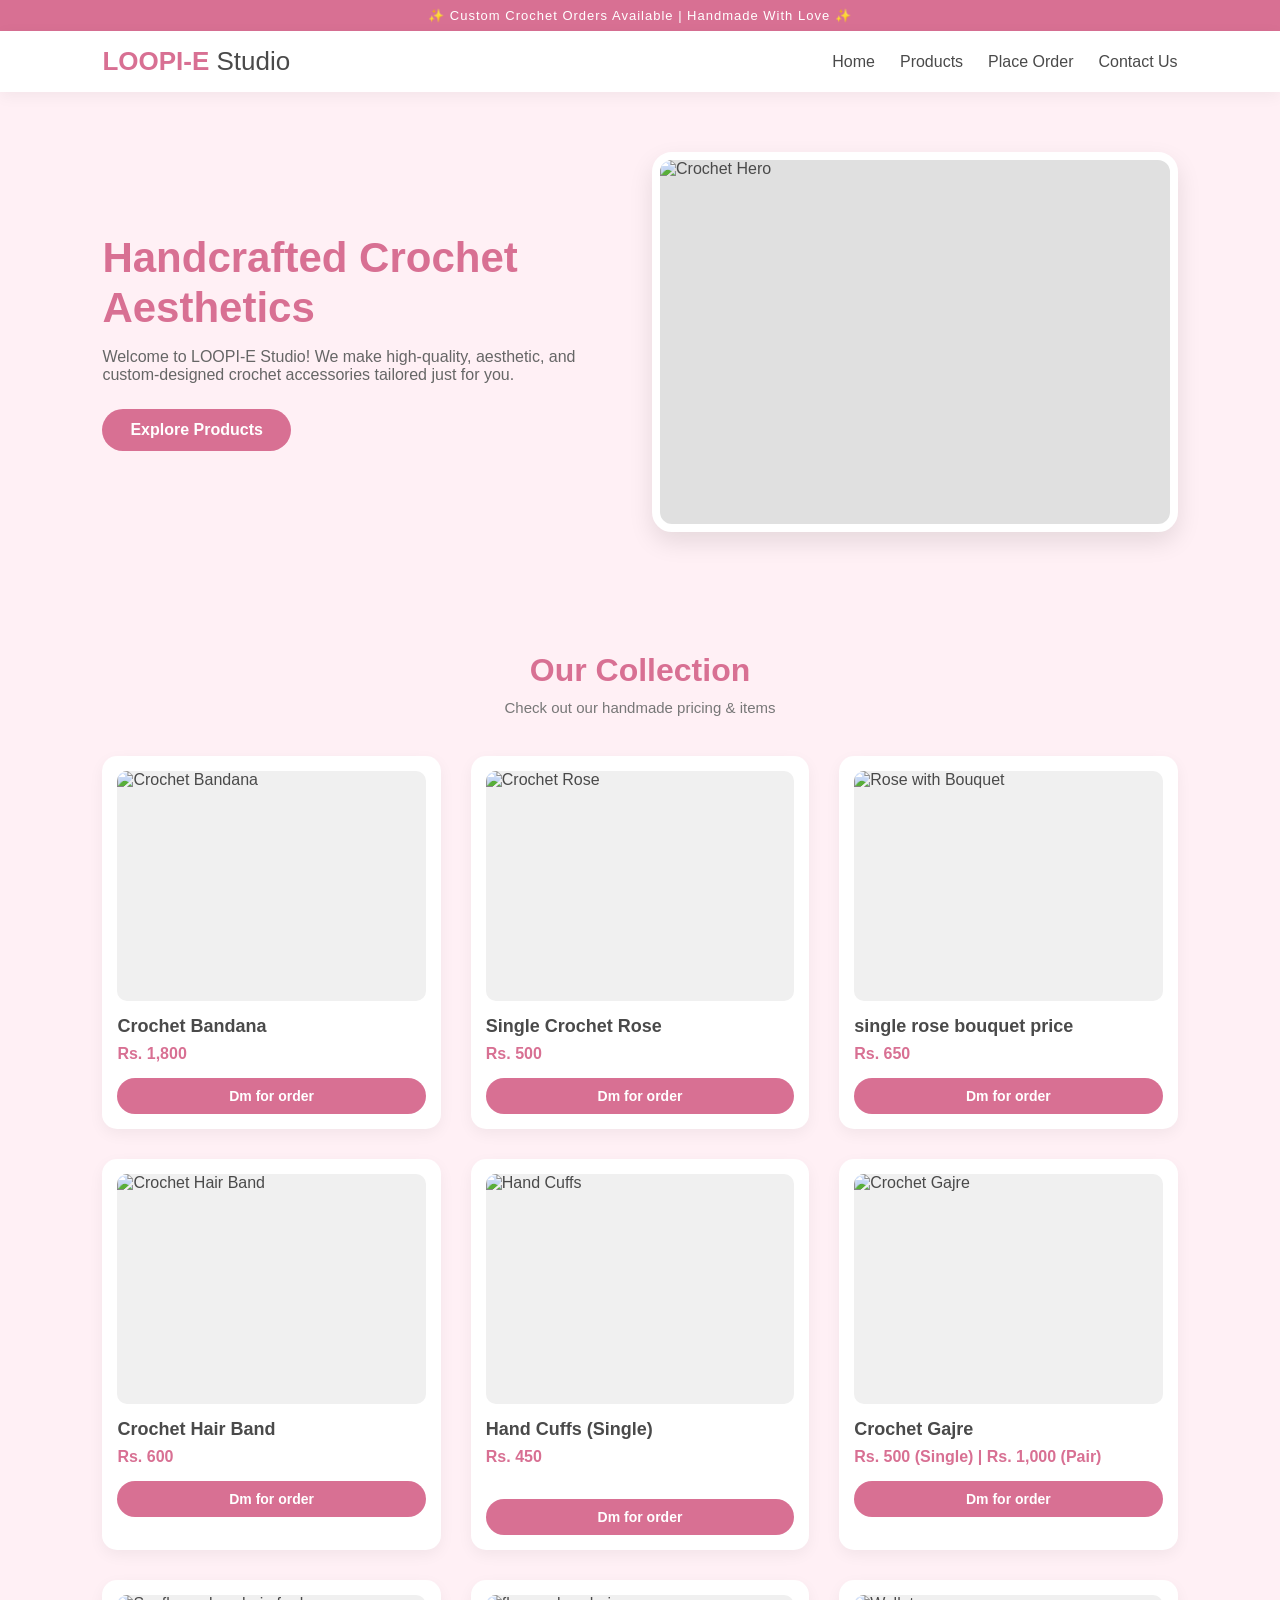
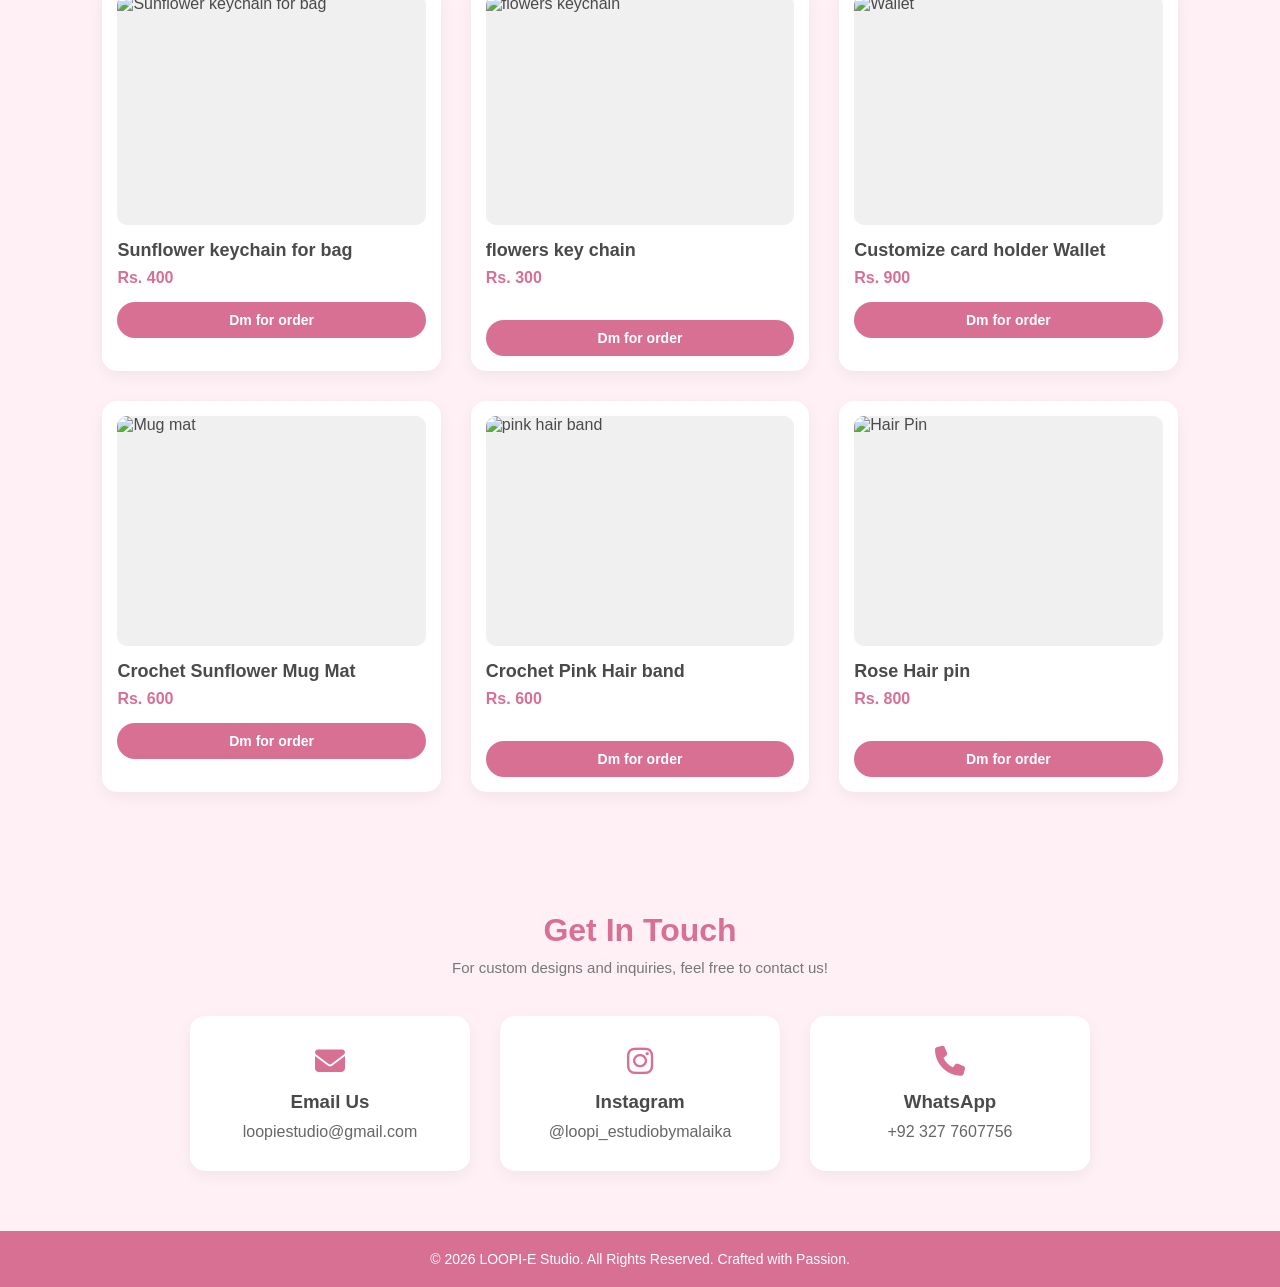
==== index.html @ 036954c8 "Rename Loopiestudio by malaika.html to index.html" ====
<!DOCTYPE html>
<html lang="en">
<head>
    <meta charset="UTF-8">
    <meta name="viewport" content="width=device-width, initial-scale=1.0">
    <title>LOOPI-E Studio | Handcrafted Crochet Magic</title>
    <link rel="stylesheet" href="https://cdnjs.cloudflare.com/ajax/libs/font-awesome/6.4.0/css/all.min.css">
    <link rel="stylesheet" href="loopie studi css.css">
</head>
<body>

    <!-- TOP BAR -->
    <div class="top-bar">
        ✨ Custom Crochet Orders Available | Handmade With Love ✨
    </div>

    <!-- NAVBAR -->
    <header>
        <div class="logo">
            <h2>LOOPI-E <span>Studio</span></h2>
        </div>
        <ul class="nav-links">
            <li><a href="#home">Home</a></li>
            <li><a href="#products">Products</a></li>
            <li><a href="#order">Place Order</a></li>
            <li><a href="#contact">Contact Us</a></li>
        </ul>
    </header>

    <!-- HERO SECTION -->
    <section class="hero" id="home">
        <div class="hero-text">
            <h1>Handcrafted Crochet Aesthetics</h1>
            <p>Welcome to LOOPI-E Studio! We make high-quality, aesthetic, and custom-designed crochet accessories tailored just for you.</p>
            <a href="#products" class="btn">Explore Products</a>
        </div>
        
        <!-- HERO IMAGE FRAME -->
        <div class="hero-image-frame">
            <!-- Jab picture lagani ho, neechay wala placeholder div hata kar image tag lagayein: -->
            <img src="c:\Users\win\Downloads\loope.jpeg" alt="Crochet Hero">
            </div>
        </div>
    </section>

    <!-- PRODUCTS SECTION -->
    <section class="products-section" id="products">
        <h2 class="section-title">Our Collection</h2>
        <p class="section-subtitle">Check out our handmade pricing & items</p>

        <div class="product-grid">

            <!-- Product 1: Bandana -->
            <div class="product-card">
                <div class="product-frame">
                    <img src="c:\Users\win\Downloads\bndana .jpeg" alt="Crochet Bandana">
                    <div class="img-placeholder">
                        
                       
                    </div>
                </div>
                <div class="product-title">Crochet Bandana</div>
                <div class="product-price">Rs. 1,800</div>
                <a href="#order" class="btn order-btn">Dm for order</a>
            </div>

            <!-- Product 2: Single Rose -->
            <div class="product-card">
                <div class="product-frame">
                    <img src="c:\Users\win\Downloads\,,,.jpeg" alt="Crochet Rose">
                    <div class="img-placeholder">
                    </div>
                </div>
                <div class="product-title">Single Crochet Rose</div>
                <div class="product-price">Rs. 500</div>
                <a href="#order" class="btn order-btn">Dm for order</a>
            </div>

            <!-- Product 3: Rose with Bouquet -->
            <div class="product-card">
                <div class="product-frame">
                    <img src="c:\Users\win\Downloads\beoquet.jpeg" alt="Rose with Bouquet">
                    <div class="img-placeholder">
                    </div>
                </div>
                <div class="product-title"> single rose bouquet price </div>
                <div class="product-price">Rs. 650</div>
                <a href="#order" class="btn order-btn">Dm for order</a>
            </div>

            <!-- Product 4: Hair Band -->
            <div class="product-card">
                <div class="product-frame">
                    <img src="c:\Users\win\Downloads\hair bnd.jpeg" alt="Crochet Hair Band">
                    <div class="img-placeholder">
                    </div>
                </div>
                <div class="product-title">Crochet Hair Band</div>
                <div class="product-price">Rs. 600</div>
                <a href="#order" class="btn order-btn">Dm for order</a>
            </div>

            <!-- Product 5: Hand Cuffs -->
            <div class="product-card">
                <div class="product-frame">
                    <img src="c:\Users\win\Downloads\pppppp.jpeg" alt="Hand Cuffs">
                    <div class="img-placeholder">
                    </div>
                </div>
                <div class="product-title">Hand Cuffs (Single)</div>
                <div class="product-price">Rs. 450</div><br>
                <a href="#order" class="btn order-btn">Dm for order</a>
            </div>

            <!-- Product 6: Gajre -->
            <div class="product-card">
                <div class="product-frame">
                    <img src="c:\Users\win\Downloads\gjre.jpeg" alt="Crochet Gajre">
                    <div class="img-placeholder">
                    </div>
                </div>
                <div class="product-title">Crochet Gajre</div>
                <div class="product-price">Rs. 500 (Single) | Rs. 1,000 (Pair)</div>
                <a href="#order" class="btn order-btn">Dm for order</a>
            </div>
        <!-- product 7 sun flower -->
            <div class="product-card">
                <div class="product-frame">
                    <img src="c:\Users\win\Downloads\sun flower.jpeg" alt="Sunflower keychain for bag">
                    <div class="img-placeholder">
                    </div>
                </div>
                <div class="product-title">Sunflower keychain for bag</div>
                <div class="product-price">Rs. 400</div>
                <a href="#order" class="btn order-btn">Dm for order</a>
            </div>

            <!-- product 8 key chain-->
            <div class="product-card">
                <div class="product-frame">
                    <img src="c:\Users\win\Downloads\key chain.jpeg" alt="flowers keychain">
                    <div class="img-placeholder">
                    </div>
                </div>
                <div class="product-title">flowers key chain</div>
                <div class="product-price">Rs. 300</div><br>
                <a href="#order" class="btn order-btn">Dm for order</a>
            </div>
          
            <!-- product 9 wallet -->
            <div class="product-card">
                <div class="product-frame">
                    <img src="c:\Users\win\Downloads\wallet.jpeg" alt="Wallet">
                    <div class="img-placeholder">
                    </div>
                </div>
                <div class="product-title">Customize card holder Wallet</div>
                <div class="product-price">Rs. 900</div>
                <a href="#order" class="btn order-btn">Dm for order</a>
            </div>
<!-- product 10 -->
            <div class="product-card">
                <div class="product-frame">
                    <img src="c:\Users\win\Downloads\sun flowr.jpeg" alt="Mug mat">
                    <div class="img-placeholder">
                    </div>
                </div>
                <div class="product-title">Crochet Sunflower Mug Mat</div>
                <div class="product-price">Rs. 600</div>
                <a href="#order" class="btn order-btn">Dm for order</a>
            </div>
<!-- product 11 -->
                <div class="product-card">
                <div class="product-frame">
                    <img src="c:\Users\win\Downloads\crochet pink hair band.jpeg" alt="pink hair band">
                    <div class="img-placeholder">
                    </div>
                </div>
                <div class="product-title">Crochet Pink Hair band</div>
                <div class="product-price">Rs. 600</div><br>
                <a href="#order" class="btn order-btn">Dm for order</a>
            </div>

             <div class="product-card">
                <div class="product-frame">
                    <img src="c:\Users\win\Downloads\hair pink .jpeg" alt="Hair Pin">
                    <div class="img-placeholder">
                    </div>
                </div>
                <div class="product-title">Rose Hair pin</div>
                <div class="product-price">Rs. 800</div><br>
                <a href="#order" class="btn order-btn">Dm for order</a>
            </div>

           



        </div>
    </section>


    <!-- CONTACT SECTION -->
    <section class="contact-section" id="contact">
        <h2 class="section-title">Get In Touch</h2>
        <p class="section-subtitle">For custom designs and inquiries, feel free to contact us!</p>

        <div class="contact-cards">
            <div class="contact-card">
                <i class="fa-solid fa-envelope"></i>
                <h3>Email Us</h3>
                <p>loopiestudio@gmail.com</p>
            </div>
            <div class="contact-card">
                <i class="fa-brands fa-instagram"></i>
                <h3>Instagram</h3>
                <p>@loopi_estudiobymalaika</p>
            </div>
            <div class="contact-card">
                <i class="fa-solid fa-phone"></i>
                <h3>WhatsApp</h3>
                <p>+92 327 7607756</p>
            </div>
        </div>
    </section>

    <!-- FOOTER -->
    <footer>
        <p>&copy; 2026 LOOPI-E Studio. All Rights Reserved. Crafted with Passion.</p>
    </footer>

</body>
</html>
---- loopie studi css.css ----
/* ==========================================
   LOOPI-E STUDIO MAIN STYLESHEET
   ========================================== */

* {
    margin: 0;
    padding: 0;
    box-sizing: border-box;
    font-family: 'Poppins', sans-serif;
    text-decoration: none;
}

:root {
    --pink-main: #f8c8dc;
    --pink-soft: #fff0f5;
    --pink-dark: #d87093;
    --text-color: #4a4a4a;
    --white: #ffffff;
}

body {
    background-color: var(--pink-soft);
    color: var(--text-color);
}

/* Top Bar & Navbar */
.top-bar {
    background: var(--pink-dark);
    color: white;
    text-align: center;
    padding: 8px;
    font-size: 13px;
    letter-spacing: 1px;
}

header {
    background: var(--white);
    padding: 15px 8%;
    display: flex;
    justify-content: space-between;
    align-items: center;
    box-shadow: 0 4px 15px rgba(0, 0, 0, 0.05);
    position: sticky;
    top: 0;
    z-index: 1000;
}

.logo h2 {
    color: var(--pink-dark);
    font-size: 26px;
    font-weight: 700;
}

.logo span {
    color: var(--text-color);
    font-weight: 300;
}

.nav-links {
    display: flex;
    gap: 25px;
    list-style: none;
}

.nav-links a {
    color: var(--text-color);
    font-weight: 500;
    transition: 0.3s;
}

.nav-links a:hover {
    color: var(--pink-dark);
}

/* Hero Section */
.hero {
    display: flex;
    align-items: center;
    justify-content: space-between;
    padding: 60px 8%;
    gap: 40px;
}

.hero-text {
    flex: 1;
}

.hero-text h1 {
    font-size: 42px;
    color: var(--pink-dark);
    margin-bottom: 15px;
    line-height: 1.2;
}

.hero-text p {
    font-size: 16px;
    margin-bottom: 25px;
    color: #666;
}

.btn {
    background: var(--pink-dark);
    color: white;
    padding: 12px 28px;
    border-radius: 25px;
    font-weight: 600;
    display: inline-block;
    transition: 0.3s;
    border: none;
    cursor: pointer;
}

.btn:hover {
    background: #b55273;
    transform: translateY(-2px);
}

.hero-image-frame {
    flex: 1;
    height: 380px;
    background: #e0e0e0;
    border: 8px solid var(--white);
    border-radius: 20px;
    box-shadow: 0 10px 25px rgba(0, 0, 0, 0.1);
    display: flex;
    align-items: center;
    justify-content: center;
    overflow: hidden;
    position: relative;
}

.hero-image-frame img {
    width: 100%;
    height: 100%;
    object-fit: cover;
}

/* Placeholder Labels */
.img-placeholder {
    text-align: center;
    color: #888;
    font-size: 14px;
}

.img-placeholder i {
    font-size: 40px;
    margin-bottom: 10px;
    display: block;
    color: var(--pink-dark);
}

/* Products Section */
.products-section {
    padding: 60px 8%;
    text-align: center;
}

.section-title {
    font-size: 32px;
    color: var(--pink-dark);
    margin-bottom: 10px;
}

.section-subtitle {
    font-size: 15px;
    color: #777;
    margin-bottom: 40px;
}

.product-grid {
    display: grid;
    grid-template-columns: repeat(auto-fit, minmax(250px, 1fr));
    gap: 30px;
}

.product-card {
    background: var(--white);
    border-radius: 15px;
    padding: 15px;
    box-shadow: 0 5px 15px rgba(0, 0, 0, 0.05);
    transition: 0.3s;
    text-align: left;
}

.product-card:hover {
    transform: translateY(-5px);
    box-shadow: 0 8px 20px rgba(0, 0, 0, 0.1);
}

.product-frame {
    width: 100%;
    height: 230px;
    background: #f0f0f0;
    border-radius: 10px;
    display: flex;
    align-items: center;
    justify-content: center;
    overflow: hidden;
    margin-bottom: 15px;
}

.product-frame img {
    width: 100%;
    height: 100%;
    object-fit: cover;
}

.product-title {
    font-size: 18px;
    color: var(--text-color);
    margin-bottom: 8px;
    font-weight: 600;
}

.product-price {
    font-size: 16px;
    color: var(--pink-dark);
    font-weight: 700;
    margin-bottom: 15px;
}

.order-btn {
    width: 100%;
    text-align: center;
    padding: 10px;
    font-size: 14px;
}

/* Order Form Section */
.order-section {
    background: var(--white);
    padding: 60px 8%;
    margin: 40px 0;
}

.text-center {
    text-align: center;
}

.form-container {
    max-width: 600px;
    margin: 0 auto;
    background: var(--pink-soft);
    padding: 30px;
    border-radius: 15px;
    box-shadow: 0 5px 15px rgba(0, 0, 0, 0.05);
}

.form-group {
    margin-bottom: 20px;
}

.form-group label {
    display: block;
    margin-bottom: 8px;
    font-weight: 500;
}

.form-group input, 
.form-group select, 
.form-group textarea {
    width: 100%;
    padding: 12px;
    border: 1px solid #ccc;
    border-radius: 8px;
    outline: none;
    font-size: 14px;
}

.full-width {
    width: 100%;
}

/* Contact Section */
.contact-section {
    padding: 60px 8%;
    text-align: center;
}

.contact-cards {
    display: flex;
    justify-content: center;
    gap: 30px;
    flex-wrap: wrap;
    margin-top: 30px;
}

.contact-card {
    background: var(--white);
    padding: 30px;
    border-radius: 15px;
    width: 280px;
    box-shadow: 0 5px 15px rgba(0, 0, 0, 0.05);
}

.contact-card i {
    font-size: 30px;
    color: var(--pink-dark);
    margin-bottom: 15px;
}

.contact-card p {
    margin-top: 10px;
    color: #666;
}

/* Footer */
footer {
    background: var(--pink-dark);
    color: white;
    text-align: center;
    padding: 20px;
    font-size: 14px;
}

/* Mobile & Tablet Responsiveness */
@media (max-width: 768px) {
    .hero {
        flex-direction: column;
        text-align: center;
    }

    .hero-image-frame {
        width: 100%;
        height: 280px;
    }

    .nav-links {
        display: none;
    }

    .product-grid {
        grid-template-columns: repeat(auto-fit, minmax(200px, 1fr));
    }
}
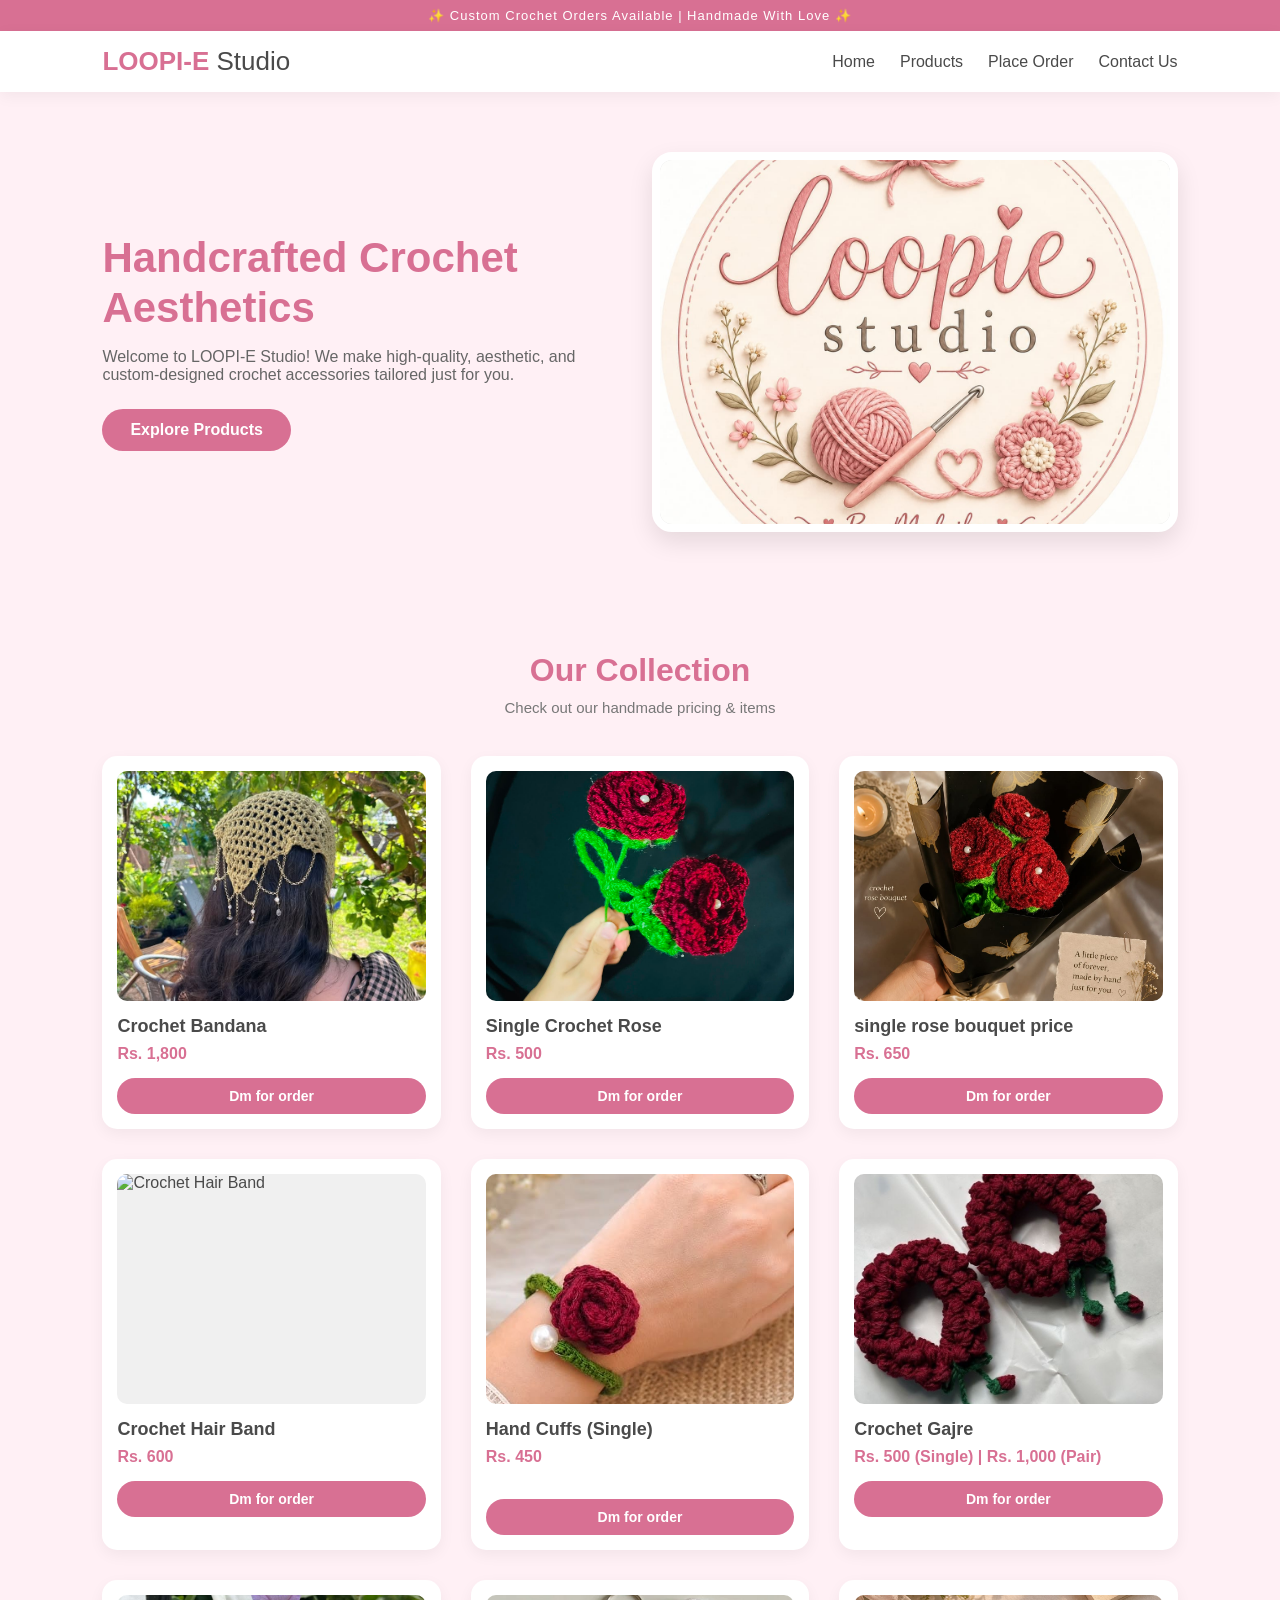
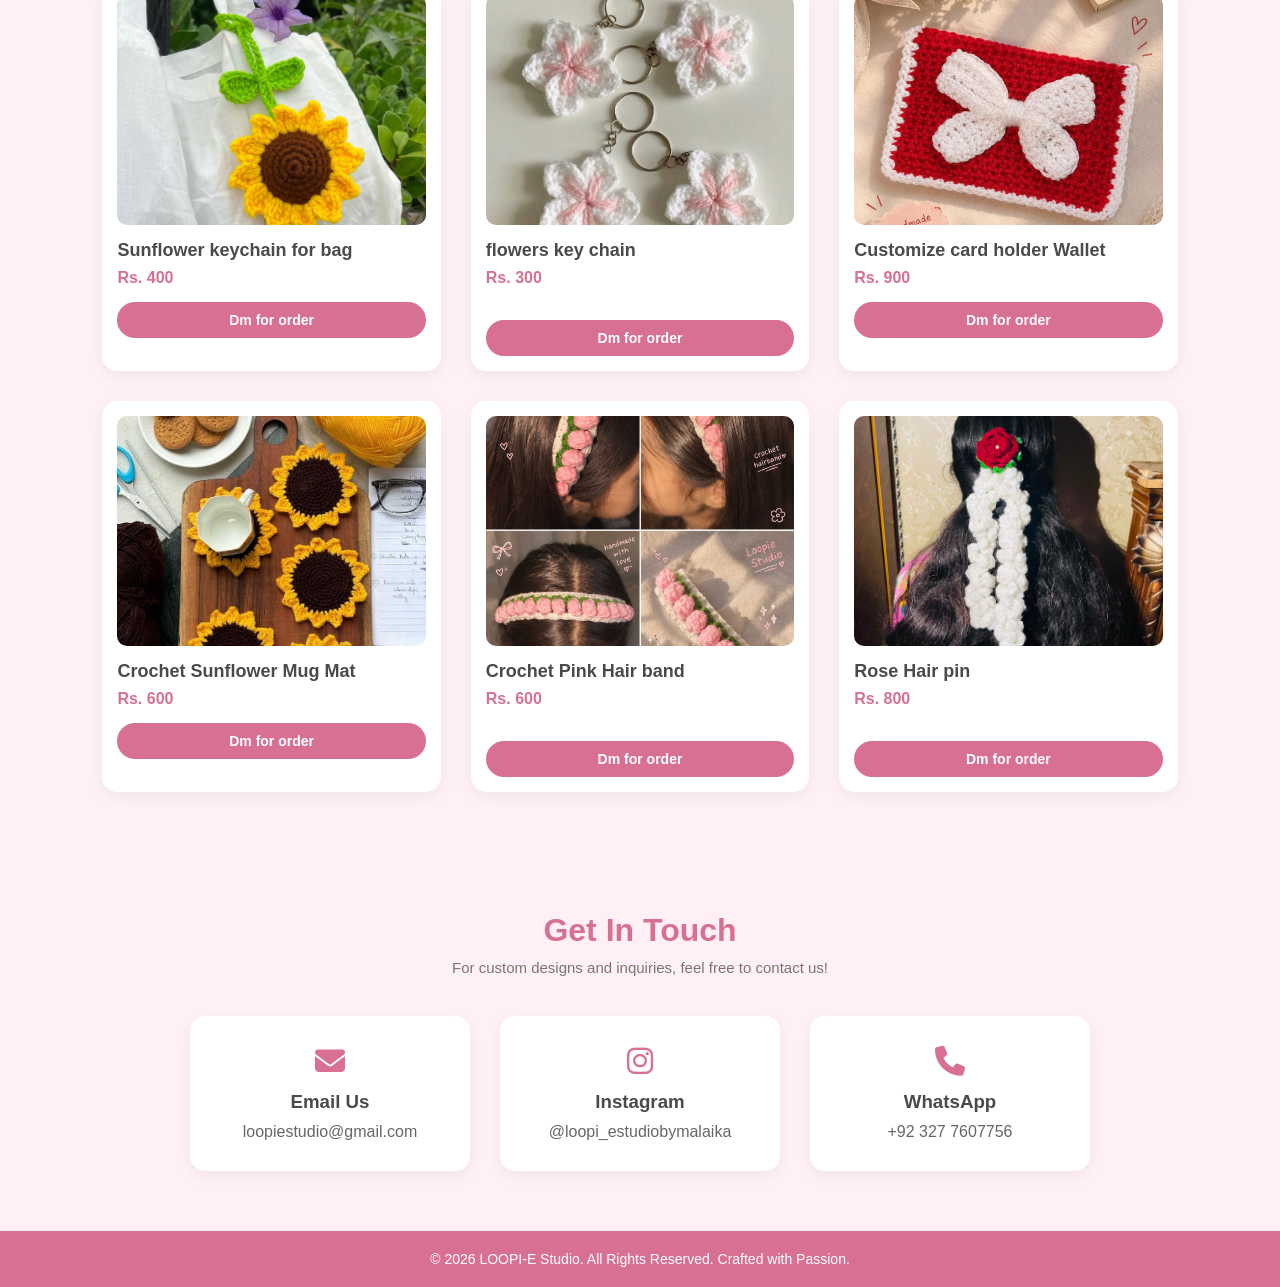
==== commit 9a904f2e: "Fix image source for Single Crochet Rose" ====
--- a/index.html
+++ b/index.html
@@ -38,7 +38,7 @@
         <!-- HERO IMAGE FRAME -->
         <div class="hero-image-frame">
             <!-- Jab picture lagani ho, neechay wala placeholder div hata kar image tag lagayein: -->
-            <img src="c:\Users\win\Downloads\loope.jpeg" alt="Crochet Hero">
+            <img src="loope.jpeg" alt="Crochet Hero">
             </div>
         </div>
     </section>
@@ -53,7 +53,7 @@
             <!-- Product 1: Bandana -->
             <div class="product-card">
                 <div class="product-frame">
-                    <img src="c:\Users\win\Downloads\bndana .jpeg" alt="Crochet Bandana">
+                    <img src="bndana .jpeg" alt="Crochet Bandana">
                     <div class="img-placeholder">
                         
                        
@@ -67,7 +67,7 @@
             <!-- Product 2: Single Rose -->
             <div class="product-card">
                 <div class="product-frame">
-                    <img src="c:\Users\win\Downloads\,,,.jpeg" alt="Crochet Rose">
+                    <img src="rose.jpeg" alt="Crochet Rose">
                     <div class="img-placeholder">
                     </div>
                 </div>
@@ -79,7 +79,7 @@
             <!-- Product 3: Rose with Bouquet -->
             <div class="product-card">
                 <div class="product-frame">
-                    <img src="c:\Users\win\Downloads\beoquet.jpeg" alt="Rose with Bouquet">
+                    <img src="beoquet.jpeg" alt="Rose with Bouquet">
                     <div class="img-placeholder">
                     </div>
                 </div>
@@ -91,7 +91,7 @@
             <!-- Product 4: Hair Band -->
             <div class="product-card">
                 <div class="product-frame">
-                    <img src="c:\Users\win\Downloads\hair bnd.jpeg" alt="Crochet Hair Band">
+                    <img src="hair bnd.jpeg" alt="Crochet Hair Band">
                     <div class="img-placeholder">
                     </div>
                 </div>
@@ -103,7 +103,7 @@
             <!-- Product 5: Hand Cuffs -->
             <div class="product-card">
                 <div class="product-frame">
-                    <img src="c:\Users\win\Downloads\pppppp.jpeg" alt="Hand Cuffs">
+                    <img src="p.jpeg" alt="Hand Cuffs">
                     <div class="img-placeholder">
                     </div>
                 </div>
@@ -115,7 +115,7 @@
             <!-- Product 6: Gajre -->
             <div class="product-card">
                 <div class="product-frame">
-                    <img src="c:\Users\win\Downloads\gjre.jpeg" alt="Crochet Gajre">
+                    <img src="gjre.jpeg" alt="Crochet Gajre">
                     <div class="img-placeholder">
                     </div>
                 </div>
@@ -126,7 +126,7 @@
         <!-- product 7 sun flower -->
             <div class="product-card">
                 <div class="product-frame">
-                    <img src="c:\Users\win\Downloads\sun flower.jpeg" alt="Sunflower keychain for bag">
+                    <img src="sun flower.jpeg" alt="Sunflower keychain for bag">
                     <div class="img-placeholder">
                     </div>
                 </div>
@@ -138,7 +138,7 @@
             <!-- product 8 key chain-->
             <div class="product-card">
                 <div class="product-frame">
-                    <img src="c:\Users\win\Downloads\key chain.jpeg" alt="flowers keychain">
+                    <img src="key chain.jpeg" alt="flowers keychain">
                     <div class="img-placeholder">
                     </div>
                 </div>
@@ -150,7 +150,7 @@
             <!-- product 9 wallet -->
             <div class="product-card">
                 <div class="product-frame">
-                    <img src="c:\Users\win\Downloads\wallet.jpeg" alt="Wallet">
+                    <img src="wallet.jpeg" alt="Wallet">
                     <div class="img-placeholder">
                     </div>
                 </div>
@@ -161,7 +161,7 @@
 <!-- product 10 -->
             <div class="product-card">
                 <div class="product-frame">
-                    <img src="c:\Users\win\Downloads\sun flowr.jpeg" alt="Mug mat">
+                    <img src="sun flowr.jpeg" alt="Mug mat">
                     <div class="img-placeholder">
                     </div>
                 </div>
@@ -172,7 +172,7 @@
 <!-- product 11 -->
                 <div class="product-card">
                 <div class="product-frame">
-                    <img src="c:\Users\win\Downloads\crochet pink hair band.jpeg" alt="pink hair band">
+                    <img src="crochet pink hair band.jpeg" alt="pink hair band">
                     <div class="img-placeholder">
                     </div>
                 </div>
@@ -183,7 +183,7 @@
 
              <div class="product-card">
                 <div class="product-frame">
-                    <img src="c:\Users\win\Downloads\hair pink .jpeg" alt="Hair Pin">
+                    <img src="hair pink .jpeg" alt="Hair Pin">
                     <div class="img-placeholder">
                     </div>
                 </div>
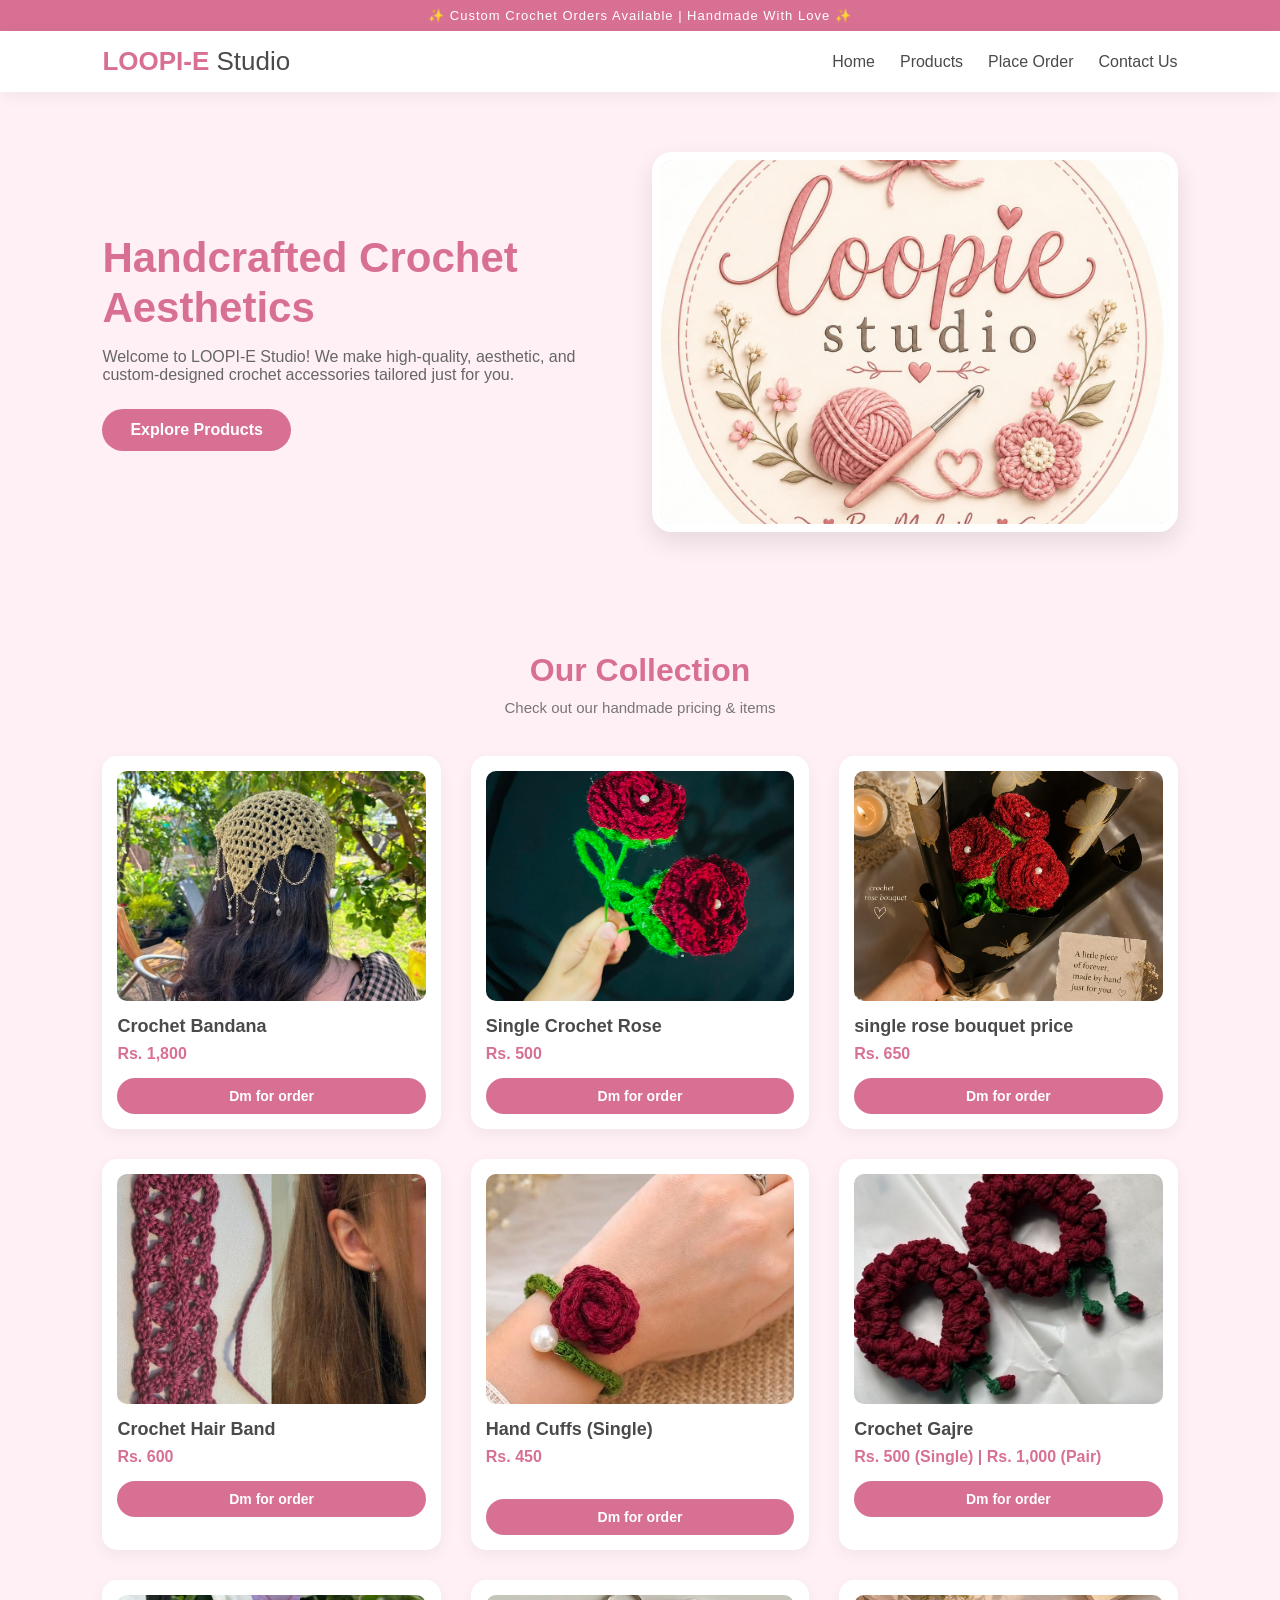
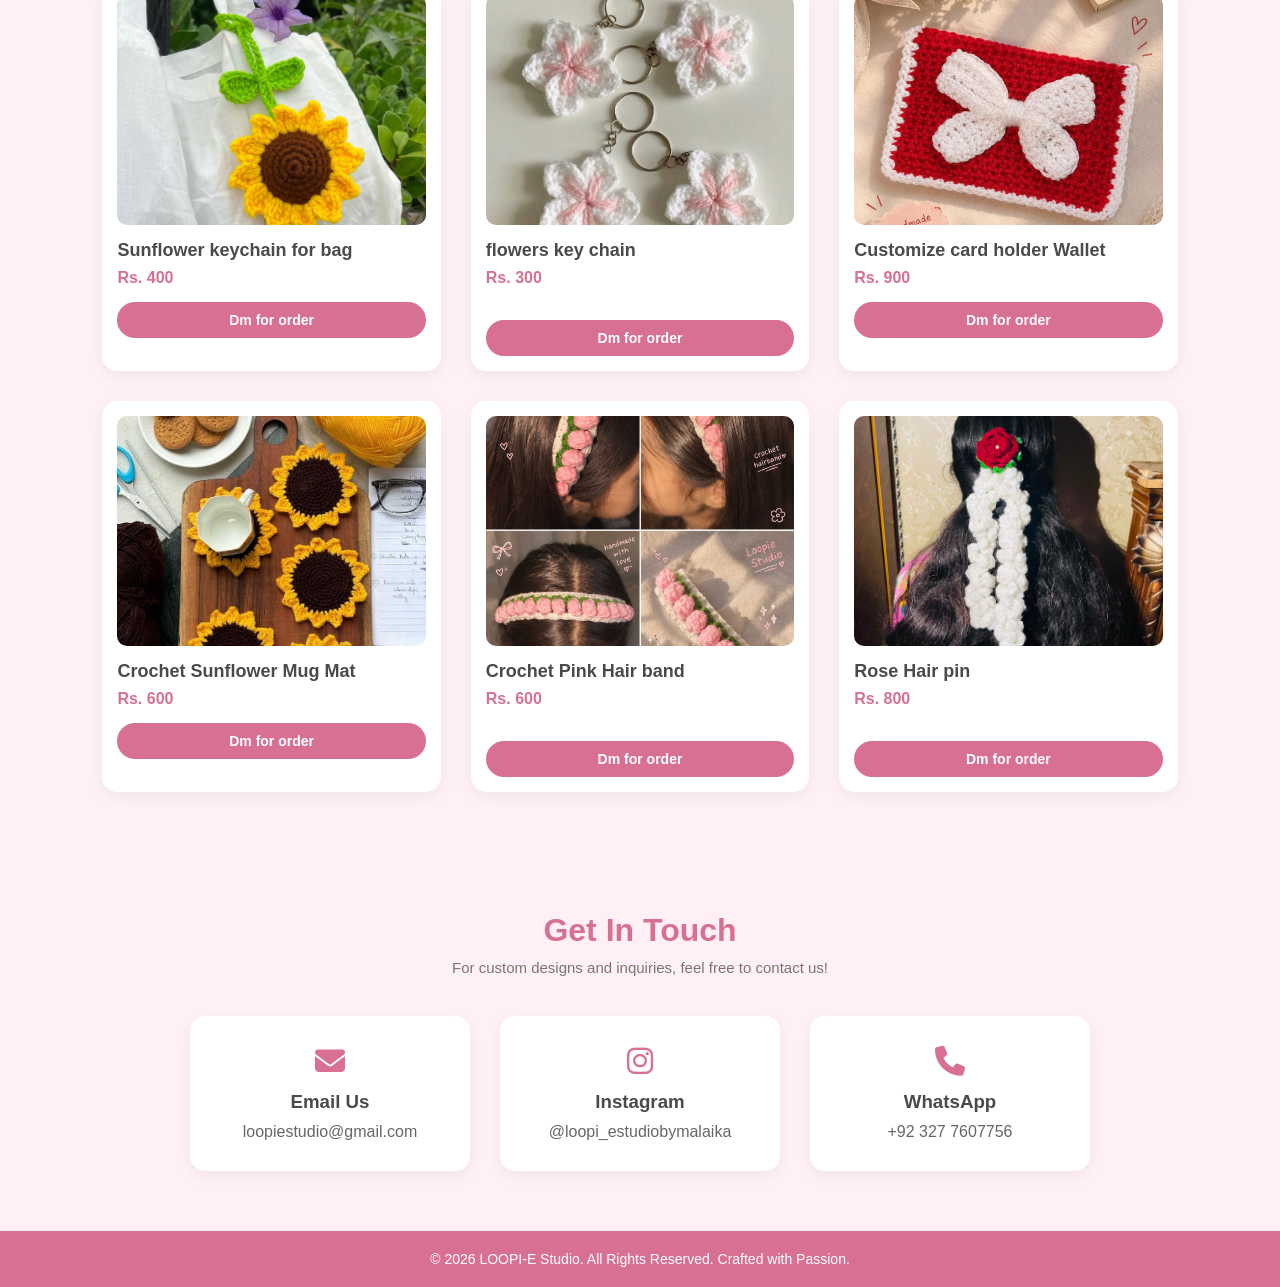
==== commit 009c0e40: "Fix image source for Hair Band product" ====
--- a/index.html
+++ b/index.html
@@ -91,7 +91,7 @@
             <!-- Product 4: Hair Band -->
             <div class="product-card">
                 <div class="product-frame">
-                    <img src="hair bnd.jpeg" alt="Crochet Hair Band">
+                    <img src="hairrband.jpeg" alt="Crochet Hair Band">
                     <div class="img-placeholder">
                     </div>
                 </div>
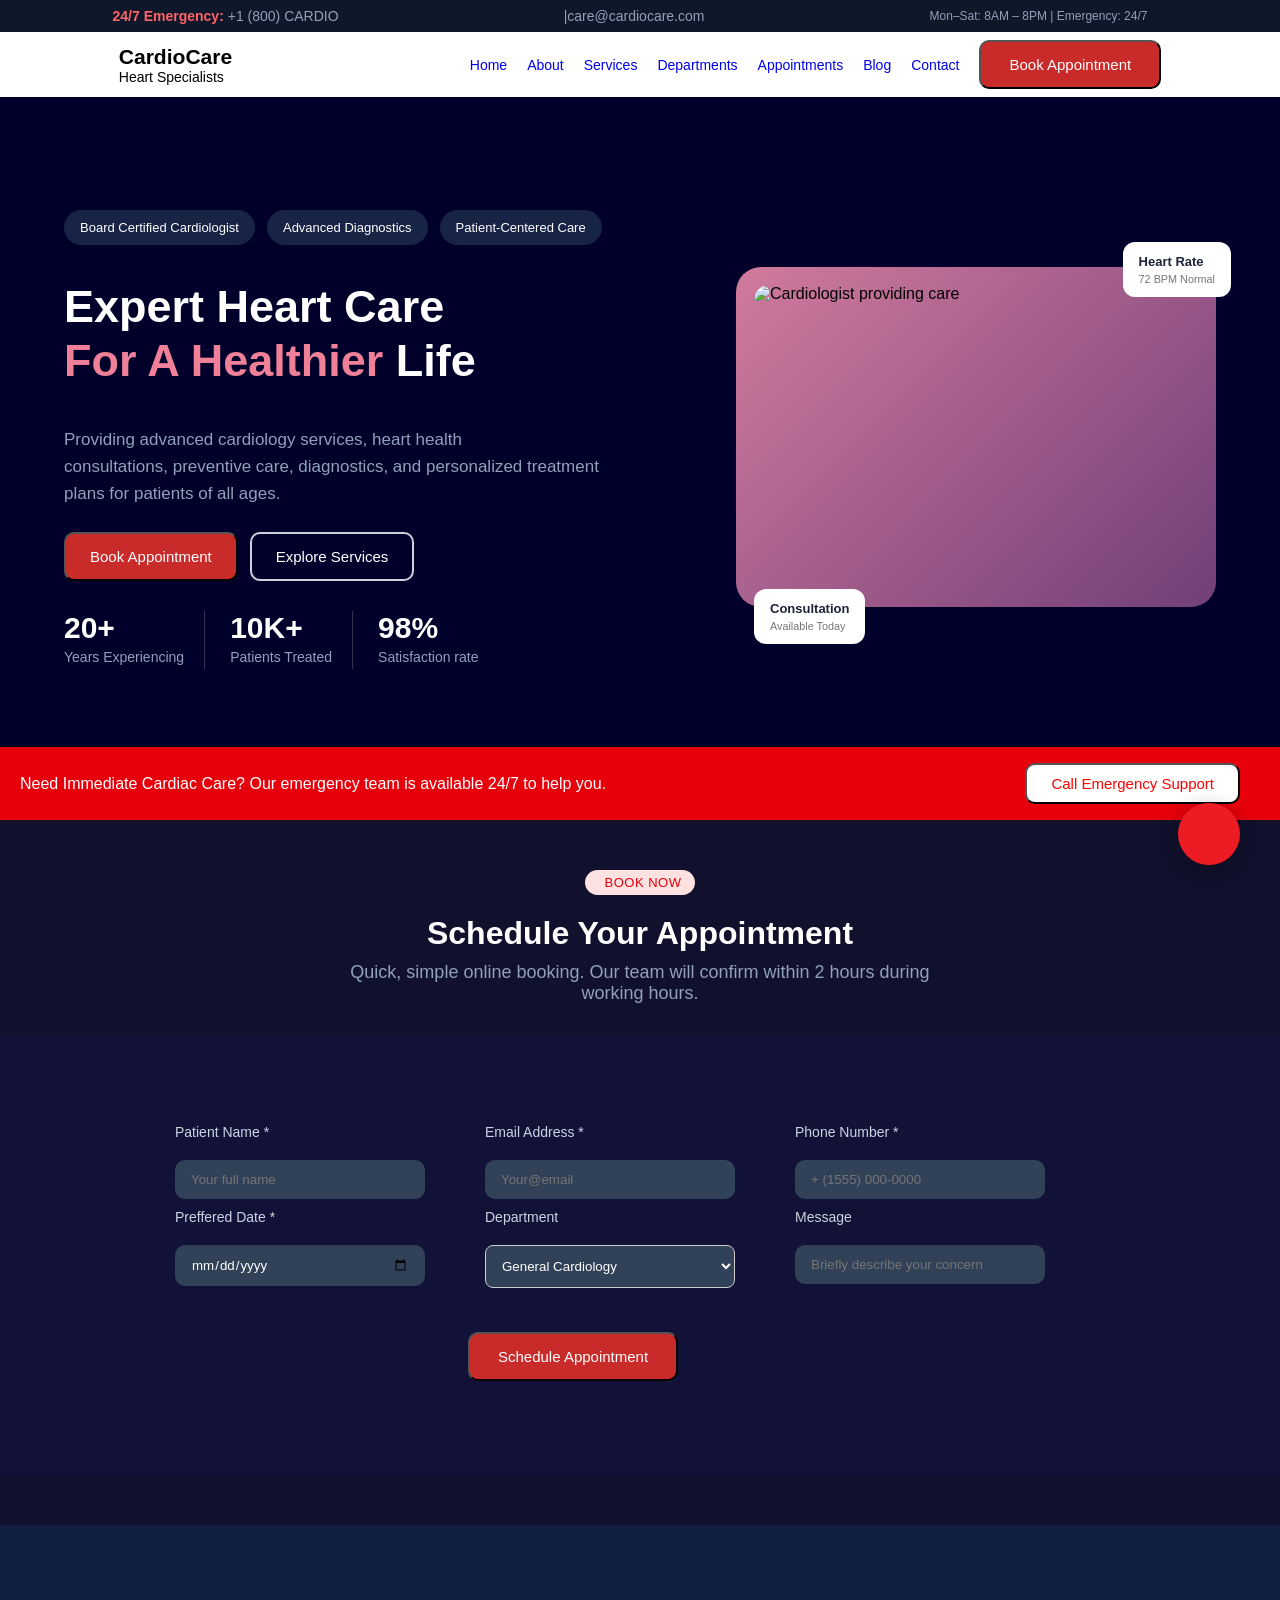
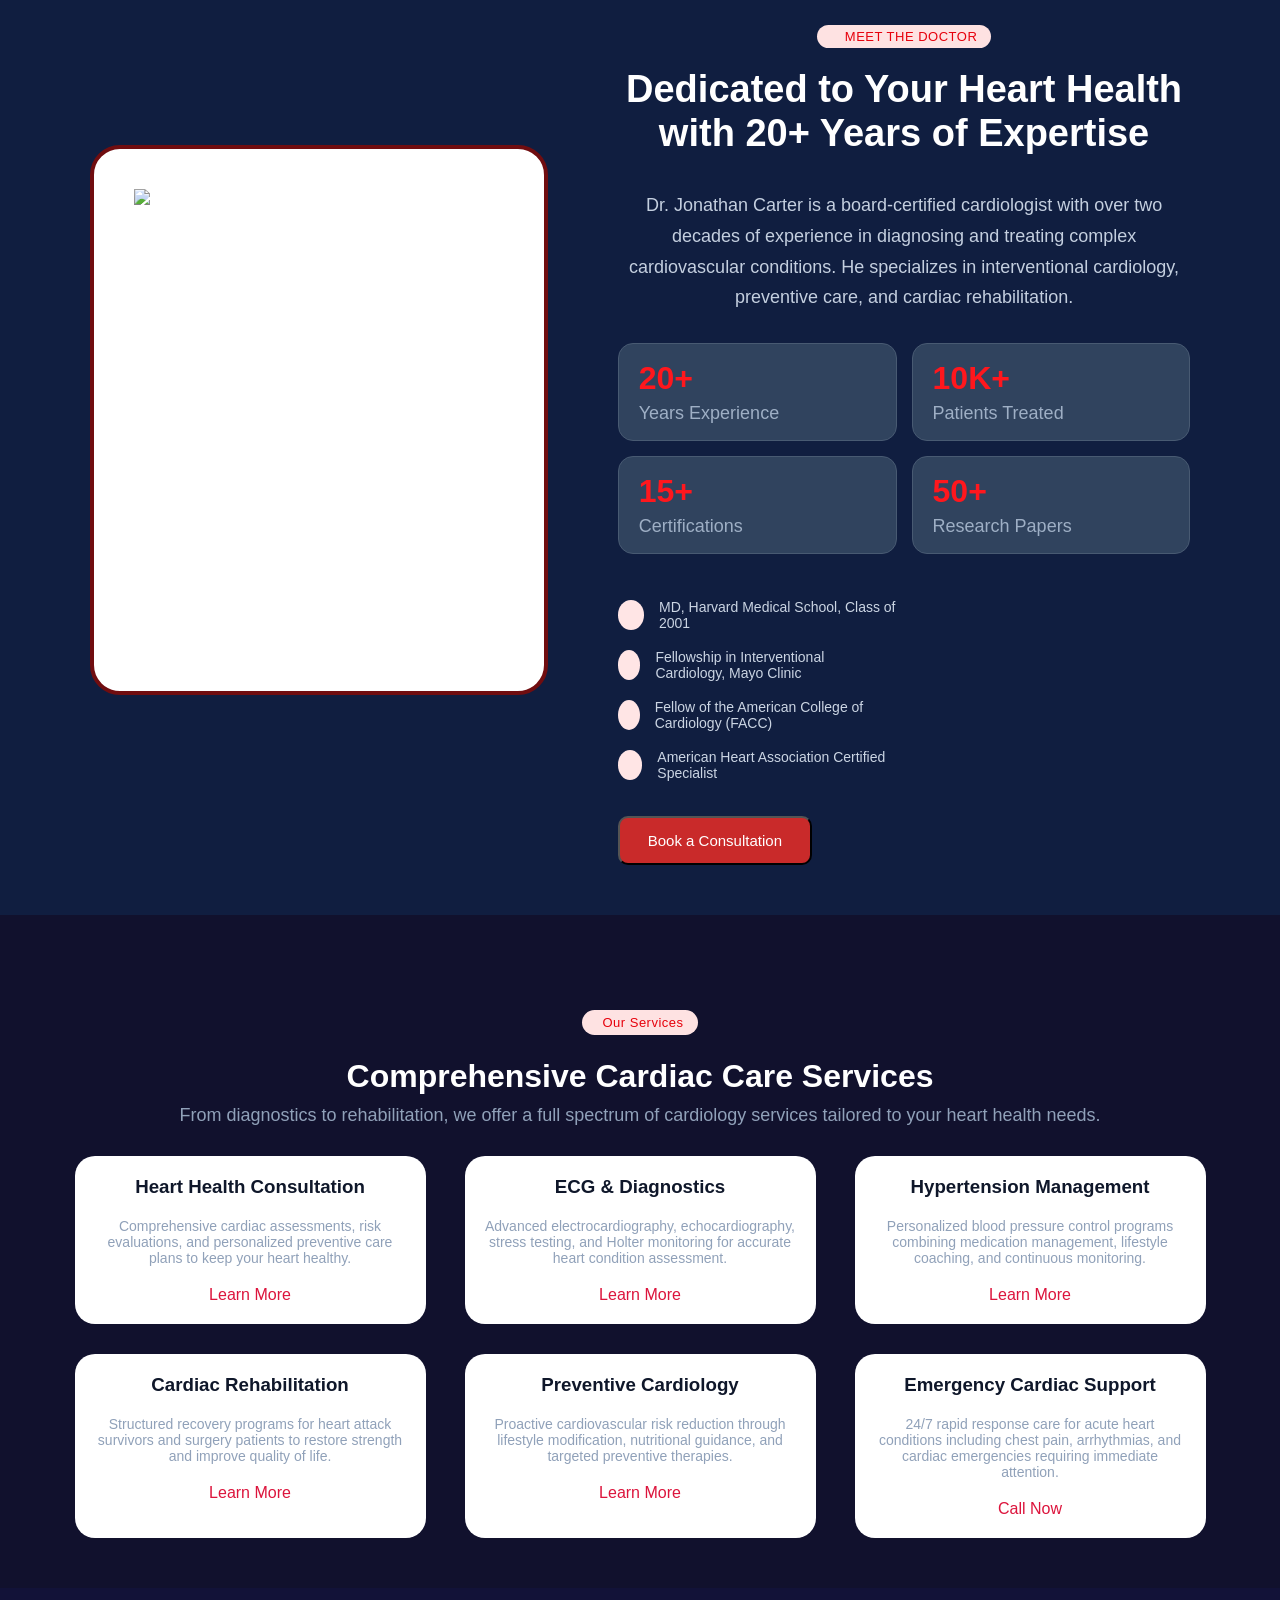
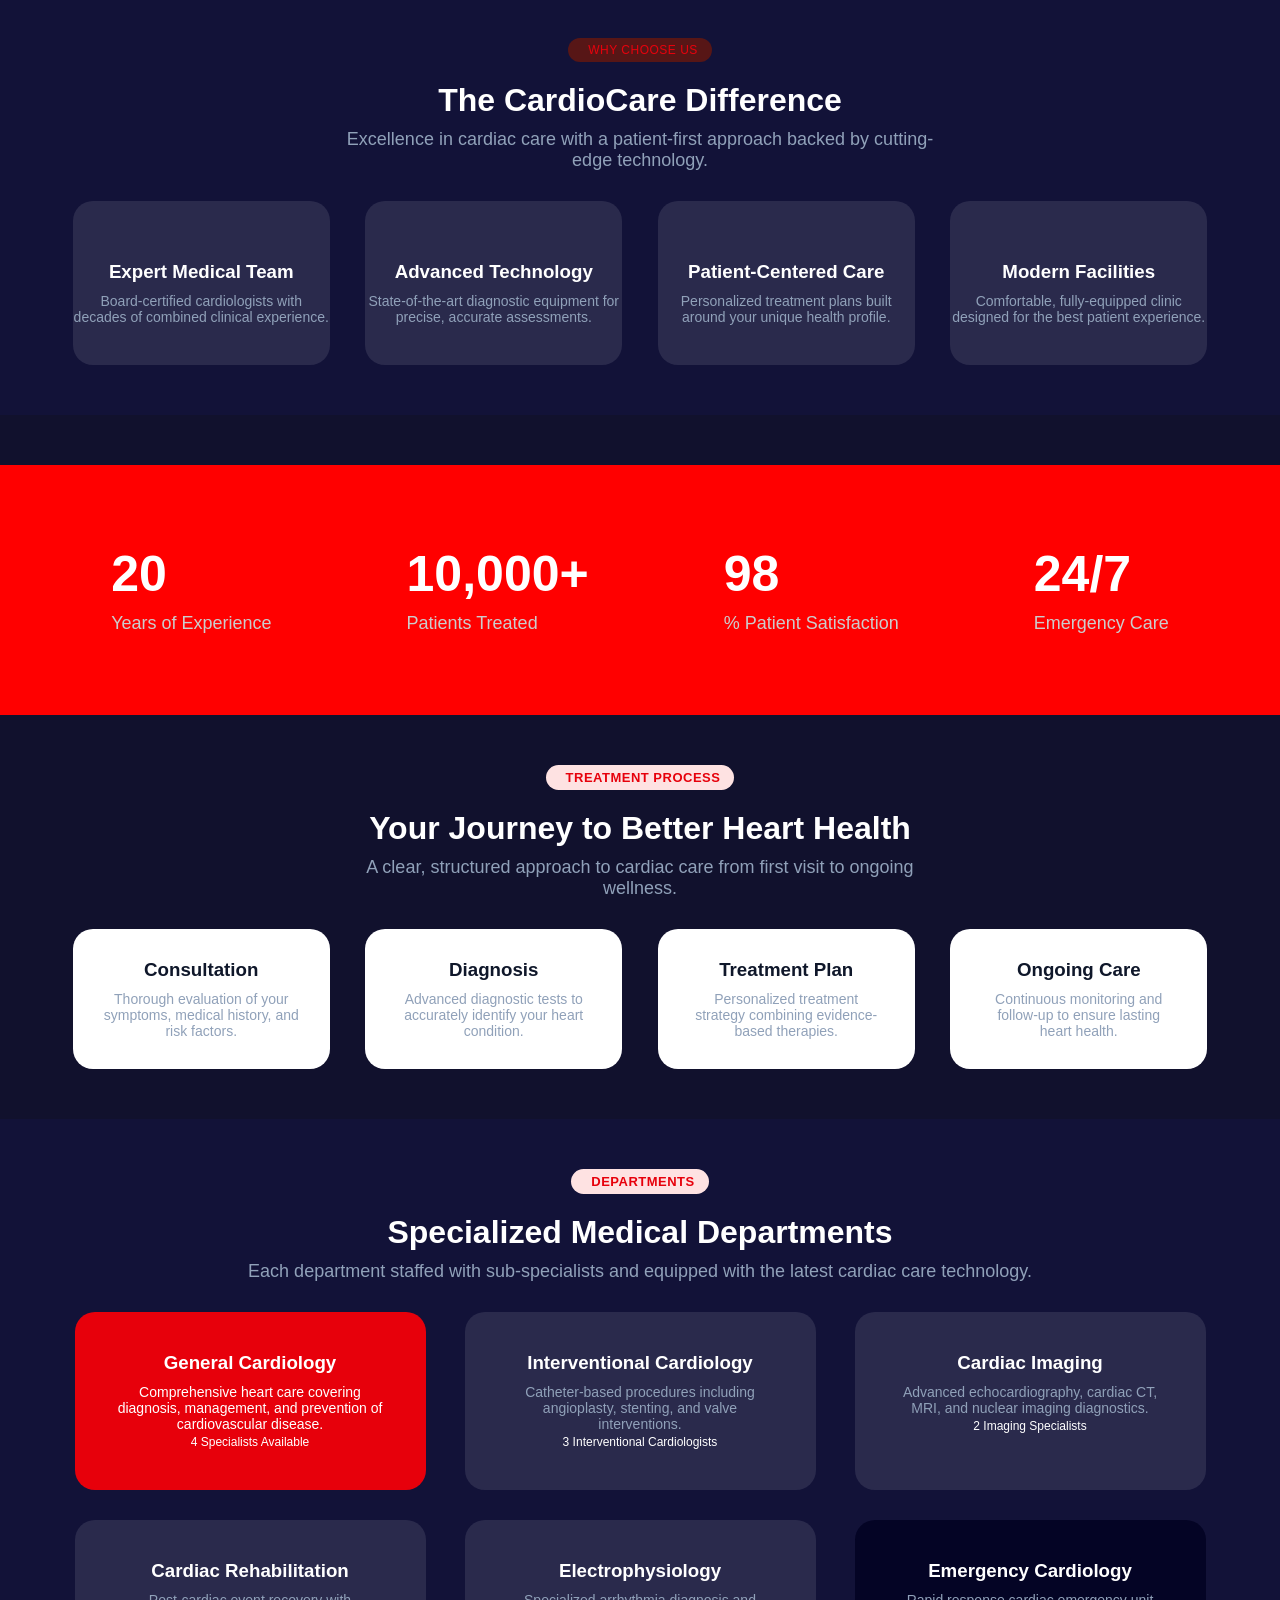
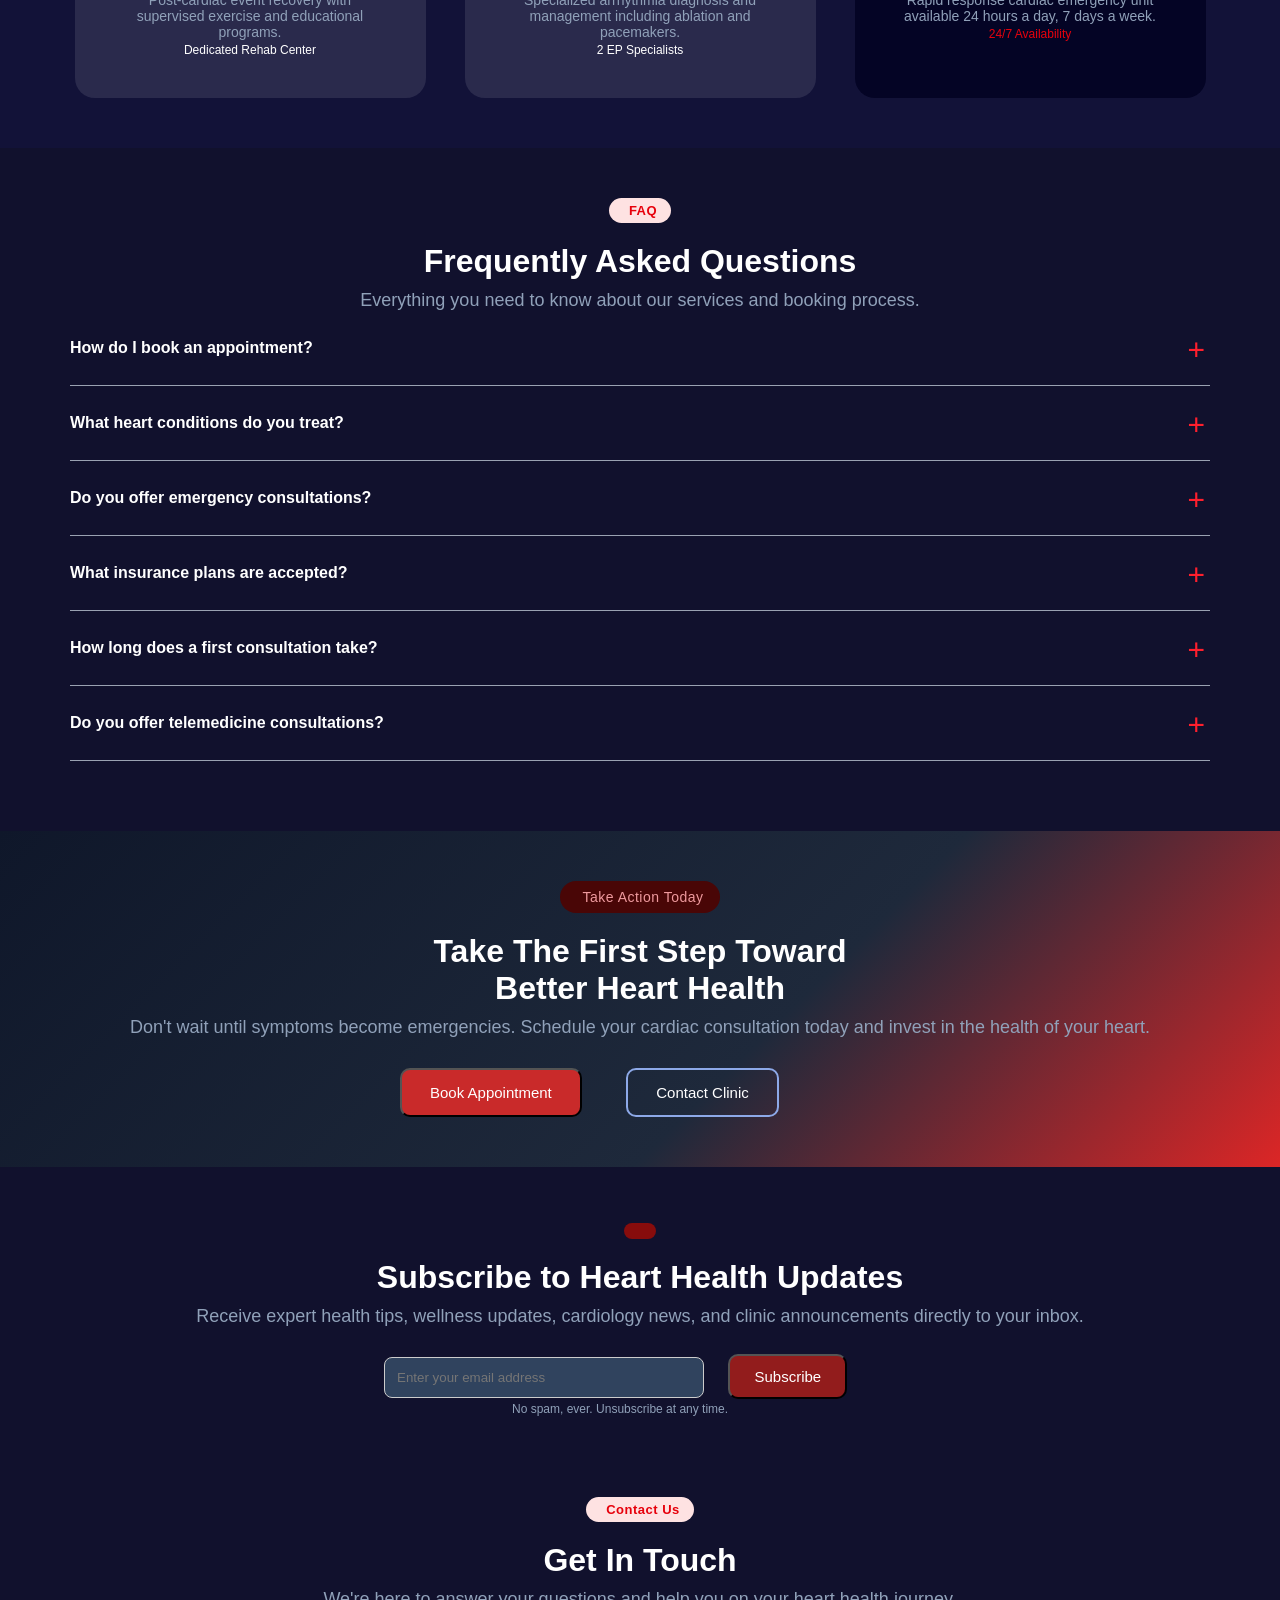
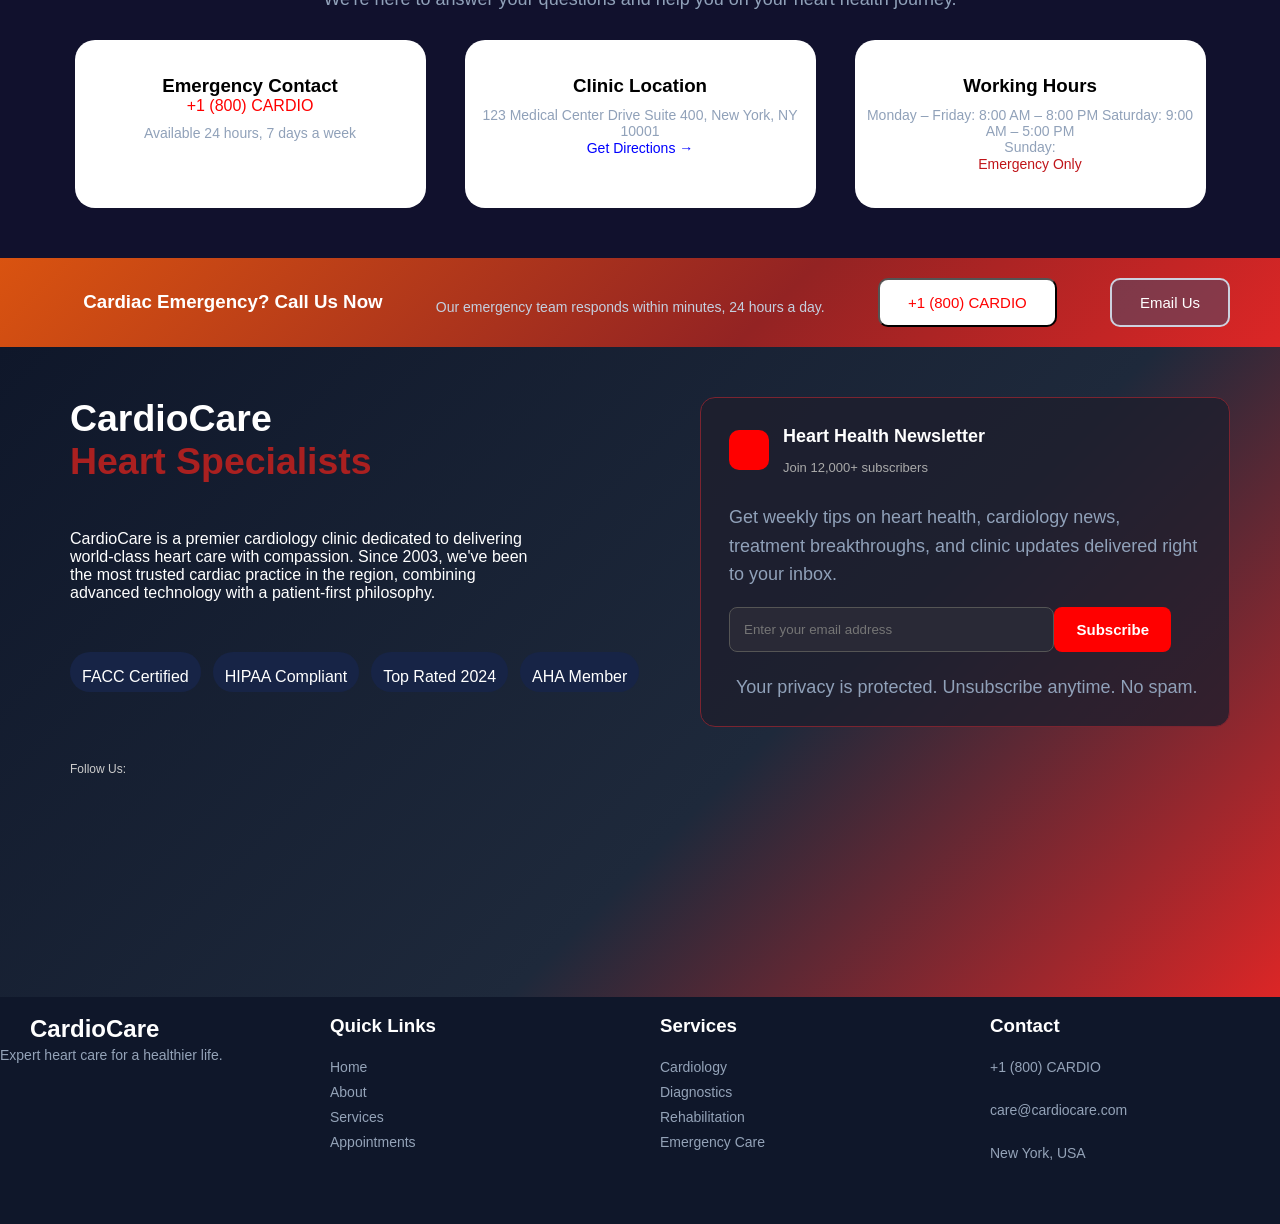
==== commit 33e7dc19: "Add CardioCare website files" ====
--- a/index.html
+++ b/index.html
@@ -1,233 +1,574 @@
 <!DOCTYPE html>
 <html lang="en">
 <head>
+    <link rel="stylesheet" href="cardio website CSS.CSS">
+    <link rel="stylesheet" href="https://cdnjs.cloudflare.com/ajax/libs/font-awesome/7.3.1/css/all.min.css" integrity="sha512-QeR2VH+lsBE5LSAe1Q5EnTBbe7XTBubt8dG93Y7gidSgdMCr8nVqKcfKAMyN96SV8KDbZVTDXChatu5G2KQGzg==" crossorigin="anonymous" referrerpolicy="no-referrer">
     <meta charset="UTF-8">
     <meta name="viewport" content="width=device-width, initial-scale=1.0">
-    <title>LOOPI-E Studio | Handcrafted Crochet Magic</title>
-    <link rel="stylesheet" href="https://cdnjs.cloudflare.com/ajax/libs/font-awesome/6.4.0/css/all.min.css">
-    <link rel="stylesheet" href="loopie studi css.css">
+    <title>Cardio Care</title>
 </head>
-<body>
-
-    <!-- TOP BAR -->
-    <div class="top-bar">
-        ✨ Custom Crochet Orders Available | Handmade With Love ✨
+<header>
+                      <!-- TOP-BAR -->
+    <div class="panel">
+        <p class="emergency">
+            <i class="fa-regular fa-circle-dot fa-beat-fade"></i>
+           <strong>24/7 Emergency:</strong>
+           <a class="num" href="tel:+18002273461">+1 (800) CARDIO</a>
+        </p>
+<a href="#">|care@cardiocare.com</a> 
+<p class="paragraph">Mon–Sat: 8AM – 8PM |
+Emergency: 24/7</p>
     </div>
-
-    <!-- NAVBAR -->
-    <header>
-        <div class="logo">
-            <h2>LOOPI-E <span>Studio</span></h2>
-        </div>
-        <ul class="nav-links">
-            <li><a href="#home">Home</a></li>
-            <li><a href="#products">Products</a></li>
-            <li><a href="#order">Place Order</a></li>
-            <li><a href="#contact">Contact Us</a></li>
-        </ul>
+                       <!-- NAV-BAR -->
+    <div class="navbar">
+        <div class="cardiocare">
+            <h3><i class="fa-solid fa-heart-circle-plus"></i>CardioCare</h3>
+        <p>Heart Specialists</p>
+        </div>
+        <div class="navlink">
+            <a href="#">Home</a>
+           <a href="#">About</a>
+            <a href="#"> Services</a>
+            <a href="#">Departments</a>
+            <a href="#">Appointments</a>
+            <a href="#">Blog</a>
+            <a href="#">Contact</a>
+            <button>
+                <i class="fa-regular fa-calendar"></i>
+                Book Appointment</button>
+        </div>
+    </div>
     </header>
-
-    <!-- HERO SECTION -->
-    <section class="hero" id="home">
-        <div class="hero-text">
-            <h1>Handcrafted Crochet Aesthetics</h1>
-            <p>Welcome to LOOPI-E Studio! We make high-quality, aesthetic, and custom-designed crochet accessories tailored just for you.</p>
-            <a href="#products" class="btn">Explore Products</a>
-        </div>
-        
-        <!-- HERO IMAGE FRAME -->
-        <div class="hero-image-frame">
-            <!-- Jab picture lagani ho, neechay wala placeholder div hata kar image tag lagayein: -->
-            <img src="loope.jpeg" alt="Crochet Hero">
-            </div>
-        </div>
-    </section>
-
-    <!-- PRODUCTS SECTION -->
-    <section class="products-section" id="products">
-        <h2 class="section-title">Our Collection</h2>
-        <p class="section-subtitle">Check out our handmade pricing & items</p>
-
-        <div class="product-grid">
-
-            <!-- Product 1: Bandana -->
-            <div class="product-card">
-                <div class="product-frame">
-                    <img src="bndana .jpeg" alt="Crochet Bandana">
-                    <div class="img-placeholder">
-                        
-                       
+    <body>
+                    <!-- HERO-SECTION -->
+     <div class="hero-section">
+        <div class="hero-content">
+             <div class="hero-badges">
+            <p  class="hero-badge">
+                <i class="fa-solid fa-heart"></i>
+                Board Certified Cardiologist</p>
+            <p  class="hero-badge">
+                <i class="fa-solid fa-heart-pulse"></i>
+                Advanced Diagnostics </p>
+            <p  class="hero-badge">
+                <i class="fa-solid fa-shield"></i>
+                Patient-Centered Care</p>
+             </div>
+        <div class="hero-msg">
+                <h1>
+                 <strong style="color: white;">Expert Heart Care</strong>
+                    <br>
+                   <strong style="color: #f08098;">For A Healthier</strong>
+                    <strong style="color: white;">Life</strong>
+                </h1><br>
+<p>Providing advanced cardiology services, heart health<br> consultations, preventive care, diagnostics, and personalized treatment plans for patients of all ages.</p>
+<div class="hero-actions">
+<button>
+                <i class="fa-regular fa-calendar"></i>
+                Book Appointment</button>
+                <button class="explore-button">
+                    <i class="fa-regular fa-compass"></i>
+                    Explore Services
+                </button>
+</div>
+                <div class="stats">
+                    <div>
+                    <h3>20+</h3>
+                    <p>Years Experiencing</p>
+                </div>
+                <div>
+                    <h3>10K+</h3>
+                    <p>Patients Treated</p>
+                </div>
+                <div>
+                    <h3>98%</h3>
+                    <p>Satisfaction rate</p>
+                </div>
+                </div>
+        </div>
+     </div>
+     <div class="hero-image">
+        <img src="https://img.magnific.com/premium-photo/happy-male-cardiologist-doctor-holding-heart-white-background_1429-9660.jpg?semt=ais_hybrid&w=740&q=80" alt="Cardiologist providing care">
+        <div class="image-badge heart-rate">
+            <div>
+            <strong><i class="fa-solid fa-heart"></i>Heart Rate</strong>
+            <small>72 BPM Normal</small>
+        </div>
+     </div>
+     <div class="image-badge consultation">
+        <div>
+        <strong><i class="fa-solid fa-circle-check"></i>Consultation</strong>
+        <small>Available Today</small>
+     </div>
+     </div>
+    </div>
+</div>
+                     <!-- EMERGENCY SECTION -->
+     <div class="emergency-call">
+        <p><i class="fa-regular fa-circle-dot fa-beat-fade"></i> Need Immediate Cardiac Care?</b> Our emergency team is available 24/7 to help you.</p>
+        <div>
+            <button>
+                <i class="fa-solid fa-phone"></i>
+               <a href="tel:+18002273461"> Call Emergency Support</a></button>
+        </div>
+     </div>
+              <!-- SCHEDULE YOUR APPOINTMENT -->
+     <div class="form-section">
+        <div class="booking">
+        <div class="booknow">
+             <i class="fa-regular fa-calendar"></i>
+            BOOK NOW</div>
+            <h2><b>Schedule Your Appointment</b></h2>
+            <p>Quick, simple online booking. Our team will confirm within 2 hours during <br>working hours.</p></div>
+            <div class="Appointment-section">
+        <form>
+            <div class="row">
+            <div class="pname">
+  <label for="pname">Patient Name *</label>
+  <input type="text" id="pname" name="patientname" placeholder="Your full name" required></div>
+  <div class="email">
+  <label for="email">Email Address *</label>
+  <input type="email" id="email" name="email" placeholder="Your@email" required></div>
+  <div class="tel">
+  <label for="ph-no">Phone Number *</label>
+  <input type="tel" id="ph-no" name="ph-no" placeholder="+ (1555) 000-0000" required></div>
+            </div>
+            <div class="row2">
+  <div class="date">
+   <label for="date">Preffered Date *</label>
+  <input type="date" id="date" name="date" placeholder="date" style="color: white;" required></div>
+  <div class="dept-name">
+   <label for="department">Department</label>
+  <select id="department" name="department" style="color: white; width: 250px;" >
+    <option value="General Cardiology">General Cardiology</option>
+    <option value="Heart Surgery">Heart Surgery</option>
+    <option value="Cardiac Rehab">Cardiac Rehab</option>
+    <option value="Preventive Cardiology">Preventive Cardiology</option>
+    <option value="ECG & Diagnostics">ECG & Diagnostics</option>
+  </select>
+  </div>
+  <div class="concern">
+    <label for="Message">Message</label>
+  <input type="text" id="Message" name="Message" placeholder="Briefly describe your concern"></div>
+            </div>
+            <div class="apt-button">
+  <button><i class="fa-regular fa-calendar"></i>
+                Schedule Appointment</button>
+            </div>
+        </form>
+            </div>
+                            <!-- DOCTOR INTRO -->
+     <div class="doctor">
+        <div class="doctor-image"> 
+            <img src="https://encrypted-tbn0.gstatic.com/images?q=tbn:ANd9GcQmUeTWi1Tgn0G2M5fFZsMUubzl4JeHWFtggGjXmOR3C2GoQ9ZsbxPGrQw&s=10" alt="Doctor"> 
+        </div>
+         <div class="doctor-content">
+            <div class="dr">
+             <div class="tag">
+                <i class="fa-solid fa-user-doctor"></i>
+                 MEET THE DOCTOR</div>
+                 <h1>Dedicated to Your Heart Health<br>with 20+ Years of Expertise</h1>
+                  <p>Dr. Jonathan Carter is a board-certified cardiologist with over two decades of experience in diagnosing and treating complex cardiovascular conditions. He specializes in interventional cardiology, preventive care, and cardiac rehabilitation.</p></div>
+                   <div class="stats2">
+                     <div class="box">
+                        <strong>20+</strong>
+                        <span>Years Experience</span>
+                    </div> 
+                    <div class="box">
+                        <strong>10K+</strong>
+                        <span>Patients Treated</span>
+                    </div> 
+                    <div class="box">
+                        <strong>15+</strong>
+                        <span>Certifications</span>
+                    </div> 
+                    <div class="box">
+                        <strong>50+</strong>
+                        <span>Research Papers</span>
+                    </div> 
+                    <div class="qualifications">
+                         <div>
+                            <i class="fa-solid fa-check"></i>
+                           MD, Harvard Medical School, Class of 2001
+                        </div>
+                         <div>
+                            <i class="fa-solid fa-check"></i>
+                            Fellowship in Interventional Cardiology, Mayo Clinic
+                        </div>
+                         <div>
+                            <i class="fa-solid fa-check"></i>
+                            Fellow of the American College of Cardiology (FACC)
+                        </div> 
+                        <div>
+                            <i class="fa-solid fa-check"></i>
+                            American Heart Association Certified Specialist
+                        </div>
                     </div>
-                </div>
-                <div class="product-title">Crochet Bandana</div>
-                <div class="product-price">Rs. 1,800</div>
-                <a href="#order" class="btn order-btn">Dm for order</a>
-            </div>
-
-            <!-- Product 2: Single Rose -->
-            <div class="product-card">
-                <div class="product-frame">
-                    <img src="rose.jpeg" alt="Crochet Rose">
-                    <div class="img-placeholder">
+                 </div> 
+                             <button>
+                <i class="fa-regular fa-calendar"></i>
+                Book a Consultation</button>
+                <div class="heart">
+                    <i class="fa-solid fa-heart"></i>
+                </div>
+                </div>
+     </div><br><br>
+                       <!-- SERVICES-SECTION -->
+     <div class="service">
+        <div class="srvc">
+            <div class="services">
+            <i class="fa-solid fa-heart-pulse"></i>
+            Our Services</div>
+            <h2>Comprehensive Cardiac Care Services</h2>
+            <p>From diagnostics to rehabilitation, we offer a full spectrum of cardiology services tailored to your heart health needs.</p></div>
+        </div>
+        <div class="container">
+            <div class="service-cards">
+                <b><h3><i class="fa-solid fa-heart-circle-plus fa-fade"></i>  Heart Health Consultation</h3></b>
+                <p>Comprehensive cardiac assessments, risk evaluations, and personalized preventive care plans to keep your heart healthy.</p>
+                <p1>Learn More <i class="fa-solid fa-arrow-right-long"></i></p1>
+            </div>
+             <div class="service-cards">
+                 <b><h3><i class="fa-solid fa-heart-pulse fa-fade"></i>  ECG & Diagnostics</h3></b>
+                <p>Advanced electrocardiography, echocardiography, stress testing, and Holter monitoring for accurate heart condition assessment.</p>
+                <p1>Learn More <i class="fa-solid fa-arrow-right-long"></i></p1>
+            </div>
+             <div class="service-cards">
+                  <b><h3><i class="fa-solid fa-stethoscope fa-fade"></i>  Hypertension Management</h3></b>
+                <p>Personalized blood pressure control programs combining medication management, lifestyle coaching, and continuous monitoring.</p>
+                <p1>Learn More <i class="fa-solid fa-arrow-right-long"></i></p1>
+            </div>
+            <div class="service-cards">
+                <b><h3><i class="fa-solid fa-shield-heart fa-fade"></i>  Cardiac Rehabilitation</h3></b>
+                <p>Structured recovery programs for heart attack survivors and surgery patients to restore strength and improve quality of life.</p>
+                <p1>Learn More <i class="fa-solid fa-arrow-right-long"></i></p1>
+            </div>
+            <div class="service-cards">
+                <b><h3><i class="fa-regular fa-heart fa-fade"></i>  Preventive Cardiology</h3></b>
+                <p>Proactive cardiovascular risk reduction through lifestyle modification, nutritional guidance, and targeted preventive therapies.</p>
+                <p1>Learn More <i class="fa-solid fa-arrow-right-long"></i></p1>
+            </div>
+            <div class="service-cards">
+                 <b><h3><i class="fa-solid fa-hospital fa-fade"></i>  Emergency Cardiac Support</h3></b>
+                <p>24/7 rapid response care for acute heart conditions including chest pain, arrhythmias, and cardiac emergencies requiring immediate attention.</p>
+                <p1>Call Now <i class="fa-solid fa-arrow-right-long"></i></p1>
+            </div>
+        </div>
+                          <!-- DIFFERENCE FROM OTHERS -->
+        <div class="choose-us">
+            <div class="diff">
+            <div class="choose">
+          <i class="fa-solid fa-star-half-stroke"></i>
+            WHY CHOOSE US</div>
+            <h2>The CardioCare Difference</h2>
+            <p>Excellence in cardiac care with a patient-first approach backed by cutting-<br>edge technology.</p></div>
+             <div class="container2">
+            <div class="difference-card">
+                <i class="fa-regular fa-user fa-beat-fade"></i>
+                <h3>Expert Medical Team</h3>
+                <p>Board-certified cardiologists with decades of combined clinical experience.</p>
+            </div>
+            <div class="difference-card">
+                <i class="fa-solid fa-microscope fa-beat-fade"></i>
+                <h3>Advanced Technology</h3>
+                <p>State-of-the-art diagnostic equipment for precise, accurate assessments.</p>
+            </div>
+            <div class="difference-card">
+                <i class="fa-solid fa-hand-holding-hand fa-beat-fade"></i>
+                <h3>Patient-Centered Care</h3>
+                <p>Personalized treatment plans built around your unique health profile.</p>
+            </div>
+            <div class="difference-card">
+                <i class="fa-regular fa-building fa-beat-fade"></i>
+                <h3>Modern Facilities</h3>
+                <p>Comfortable, fully-equipped clinic designed for the best patient experience.</p>
+            </div>
+        </div>
+        </div>
+                                <!-- SATISFACTION RATE -->
+        <div class="red-stats">
+            <div class="red-div">
+           <h4> 20</h4>
+           <p>Years of Experience</p>
+        </div>
+         <div class="red-div">
+           <h4>10,000+</h4>
+           <p>Patients Treated</p>
+        </div>
+         <div class="red-div">
+           <h4>98</h4>
+           <p>% Patient Satisfaction</p>
+        </div>
+         <div class="red-div">
+           <h4>24/7</h4>
+           <p>Emergency Care</p>
+        </div>
+        </div>
+                             <!-- TREATMENT PROCEDURE -->
+        <div class="treatment">
+            <div class="treat">
+            <div class="treatment-process">
+                <i class="fa-solid fa-stethoscope"></i>
+                <b>TREATMENT PROCESS</b></div>
+                <h2>Your Journey to Better Heart Health</h2>
+                <p>A clear, structured approach to cardiac care from first visit to ongoing<br> wellness.</p></div>
+                <div class="container3">
+                    <div class="treatment-card">
+                            <h3>Consultation</h3>
+                        <p>Thorough evaluation of your symptoms, medical history, and risk factors.</p>
                     </div>
-                </div>
-                <div class="product-title">Single Crochet Rose</div>
-                <div class="product-price">Rs. 500</div>
-                <a href="#order" class="btn order-btn">Dm for order</a>
-            </div>
-
-            <!-- Product 3: Rose with Bouquet -->
-            <div class="product-card">
-                <div class="product-frame">
-                    <img src="beoquet.jpeg" alt="Rose with Bouquet">
-                    <div class="img-placeholder">
+                    <div class="treatment-card">
+                        <h3>Diagnosis</h3>
+                        <p>Advanced diagnostic tests to accurately identify your heart condition.</p>
                     </div>
-                </div>
-                <div class="product-title"> single rose bouquet price </div>
-                <div class="product-price">Rs. 650</div>
-                <a href="#order" class="btn order-btn">Dm for order</a>
-            </div>
-
-            <!-- Product 4: Hair Band -->
-            <div class="product-card">
-                <div class="product-frame">
-                    <img src="hairrband.jpeg" alt="Crochet Hair Band">
-                    <div class="img-placeholder">
+                    <div class="treatment-card">
+                        <h3> Treatment Plan</h3>
+                        <p>Personalized treatment strategy combining evidence-based therapies.</p>
                     </div>
-                </div>
-                <div class="product-title">Crochet Hair Band</div>
-                <div class="product-price">Rs. 600</div>
-                <a href="#order" class="btn order-btn">Dm for order</a>
-            </div>
-
-            <!-- Product 5: Hand Cuffs -->
-            <div class="product-card">
-                <div class="product-frame">
-                    <img src="p.jpeg" alt="Hand Cuffs">
-                    <div class="img-placeholder">
+                    <div class="treatment-card">
+                        <h3> Ongoing Care</h3>
+                        <p>Continuous monitoring and follow-up to ensure lasting heart health.</p>
                     </div>
                 </div>
-                <div class="product-title">Hand Cuffs (Single)</div>
-                <div class="product-price">Rs. 450</div><br>
-                <a href="#order" class="btn order-btn">Dm for order</a>
-            </div>
-
-            <!-- Product 6: Gajre -->
-            <div class="product-card">
-                <div class="product-frame">
-                    <img src="gjre.jpeg" alt="Crochet Gajre">
-                    <div class="img-placeholder">
-                    </div>
-                </div>
-                <div class="product-title">Crochet Gajre</div>
-                <div class="product-price">Rs. 500 (Single) | Rs. 1,000 (Pair)</div>
-                <a href="#order" class="btn order-btn">Dm for order</a>
-            </div>
-        <!-- product 7 sun flower -->
-            <div class="product-card">
-                <div class="product-frame">
-                    <img src="sun flower.jpeg" alt="Sunflower keychain for bag">
-                    <div class="img-placeholder">
-                    </div>
-                </div>
-                <div class="product-title">Sunflower keychain for bag</div>
-                <div class="product-price">Rs. 400</div>
-                <a href="#order" class="btn order-btn">Dm for order</a>
-            </div>
-
-            <!-- product 8 key chain-->
-            <div class="product-card">
-                <div class="product-frame">
-                    <img src="key chain.jpeg" alt="flowers keychain">
-                    <div class="img-placeholder">
-                    </div>
-                </div>
-                <div class="product-title">flowers key chain</div>
-                <div class="product-price">Rs. 300</div><br>
-                <a href="#order" class="btn order-btn">Dm for order</a>
-            </div>
-          
-            <!-- product 9 wallet -->
-            <div class="product-card">
-                <div class="product-frame">
-                    <img src="wallet.jpeg" alt="Wallet">
-                    <div class="img-placeholder">
-                    </div>
-                </div>
-                <div class="product-title">Customize card holder Wallet</div>
-                <div class="product-price">Rs. 900</div>
-                <a href="#order" class="btn order-btn">Dm for order</a>
-            </div>
-<!-- product 10 -->
-            <div class="product-card">
-                <div class="product-frame">
-                    <img src="sun flowr.jpeg" alt="Mug mat">
-                    <div class="img-placeholder">
-                    </div>
-                </div>
-                <div class="product-title">Crochet Sunflower Mug Mat</div>
-                <div class="product-price">Rs. 600</div>
-                <a href="#order" class="btn order-btn">Dm for order</a>
-            </div>
-<!-- product 11 -->
-                <div class="product-card">
-                <div class="product-frame">
-                    <img src="crochet pink hair band.jpeg" alt="pink hair band">
-                    <div class="img-placeholder">
-                    </div>
-                </div>
-                <div class="product-title">Crochet Pink Hair band</div>
-                <div class="product-price">Rs. 600</div><br>
-                <a href="#order" class="btn order-btn">Dm for order</a>
-            </div>
-
-             <div class="product-card">
-                <div class="product-frame">
-                    <img src="hair pink .jpeg" alt="Hair Pin">
-                    <div class="img-placeholder">
-                    </div>
-                </div>
-                <div class="product-title">Rose Hair pin</div>
-                <div class="product-price">Rs. 800</div><br>
-                <a href="#order" class="btn order-btn">Dm for order</a>
-            </div>
-
-           
-
-
-
-        </div>
-    </section>
-
-
-    <!-- CONTACT SECTION -->
-    <section class="contact-section" id="contact">
-        <h2 class="section-title">Get In Touch</h2>
-        <p class="section-subtitle">For custom designs and inquiries, feel free to contact us!</p>
-
-        <div class="contact-cards">
-            <div class="contact-card">
-                <i class="fa-solid fa-envelope"></i>
-                <h3>Email Us</h3>
-                <p>loopiestudio@gmail.com</p>
-            </div>
-            <div class="contact-card">
-                <i class="fa-brands fa-instagram"></i>
-                <h3>Instagram</h3>
-                <p>@loopi_estudiobymalaika</p>
-            </div>
-            <div class="contact-card">
-                <i class="fa-solid fa-phone"></i>
-                <h3>WhatsApp</h3>
-                <p>+92 327 7607756</p>
-            </div>
-        </div>
-    </section>
-
-    <!-- FOOTER -->
-    <footer>
-        <p>&copy; 2026 LOOPI-E Studio. All Rights Reserved. Crafted with Passion.</p>
+        </div>
+                                  <!-- MEDICAL DEPARTMENTS -->
+        <div class="departments">
+            <div class="medical">
+            <div class="dept">
+                <i class="fa-solid fa-table-cells-large"></i>
+                <b>DEPARTMENTS</b></div>
+                <h2>Specialized Medical Departments</h2>
+                <p>Each department staffed with sub-specialists and equipped with the latest cardiac care technology.</p></div>
+        <div class="container4">
+            <div class="dept-card1">
+                <h3> <i class="fa-solid fa-heart-pulse fa-fade"></i>  General Cardiology</h3>
+                <p>Comprehensive heart care covering diagnosis, management, and prevention of cardiovascular disease.</p>
+                <p1>4 Specialists Available</p1>
+            </div>
+            <div class="dept-cards">
+                <h3> <i class="fa-solid fa-heart-circle-plus fa-fade"></i> Interventional Cardiology </h3>
+                <p>Catheter-based procedures including angioplasty, stenting, and valve interventions.</p>
+                <p1>3 Interventional Cardiologists</p1>
+            </div>
+            <div class="dept-cards">
+                <h3><i class="fa-solid fa-heart-pulse fa-fade"></i> Cardiac Imaging</h3>
+                <p>Advanced echocardiography, cardiac CT, MRI, and nuclear imaging diagnostics.</p>
+                <p1>2 Imaging Specialists</p1>
+            </div>
+            <div class="dept-cards">
+                <h3><i class="fa-solid fa-dumbbell fa-beat-fade"></i> Cardiac Rehabilitation</h3>
+                <p>Post-cardiac event recovery with supervised exercise and educational programs.</p>
+                <p1>Dedicated Rehab Center</p1>
+            </div>
+            <div class="dept-cards">
+                <h3><i class="fa-solid fa-bolt fa-beat-fade"></i> Electrophysiology</h3>
+                <p>Specialized arrhythmia diagnosis and management including ablation and pacemakers.</p>
+                <p1>2 EP Specialists</p1>
+            </div>
+            <div class="dept-card6">
+                <h3><i class="fa-solid fa-suitcase-medical fa-beat-fade"></i> Emergency Cardiology</h3>
+                <p>Rapid response cardiac emergency unit available 24 hours a day, 7 days a week.</p>
+                <p1>24/7 Availability</p1>
+            </div>
+        </div>
+        </div>
+                          <!-- FAQ -->
+        <div class="questions">
+            <div class="QA">
+            <div class="FAQ">
+                <i class="fa-solid fa-circle-question"></i>
+                <b>FAQ</b></div>
+                  <h2>Frequently Asked Questions</h2>
+                <p>Everything you need to know about our services and booking process.</p></div>
+                <div class="faq-box"> 
+                    <details> 
+                <summary>How do I book an appointment?</summary>
+                 <p>You can book an appointment by contacting our clinic or using our online booking system.</p> 
+         </details> 
+         <details>
+                 <summary>What heart conditions do you treat?</summary>
+               <p>We treat a comprehensive range of cardiovascular conditions including coronary artery disease, heart failure, arrhythmias, hypertension, valvular heart disease, peripheral artery disease, and more. Our specialists are experienced in both common and complex cardiac conditions.</p>
+         </details> 
+        <details> 
+                      <summary>Do you offer emergency consultations?</summary>
+                 <p>Yes, we provide emergency consultations for urgent cardiovascular concerns. Please contact our emergency service for immediate assistance.</p> 
+         </details>
+         <details>
+                     <summary>What insurance plans are accepted?</summary>
+                 <p>We accept a variety of insurance plans. Please contact our office to confirm whether your insurance provider is accepted.</p>
+        </details>
+        <details>
+                 <summary>How long does a first consultation take?</summary>
+              <p>A first consultation usually takes around 30 to 60 minutes depending on your condition and medical history.</p>
+        </details>
+        <details> 
+                <summary>Do you offer telemedicine consultations?</summary>
+             <p>Yes, telemedicine consultations are available for suitable patients and appointments.</p>
+         </details>
+        </div>
+                         <!-- ACTION TOWARDS HEALTH -->
+        <div class="action">
+            <div class="act">
+            <div class="take-action">
+             <i class="fa-solid fa-heart"></i>
+            Take Action Today</div>
+            <h2>Take The First Step Toward<br>Better Heart Health</h2>
+            <p>Don't wait until symptoms become emergencies. Schedule your cardiac consultation today and invest in the health of your heart.</p></div>
+            <button class="apt-button"><i class="fa-regular fa-calendar"></i>
+                Book Appointment</button>
+                <button class="contact-button">
+                    <i class="fa-solid fa-phone"></i>
+                    Contact Clinic
+                </button>
+        </div>
+                                 <!-- UPDATES -->
+        <div class="updates">
+            <div class="subs">
+            <div class="envelop">
+                <i class="fa-regular fa-envelope"></i></div>
+                <h2>Subscribe to Heart Health Updates</h2>
+                <p>Receive expert health tips, wellness updates, cardiology news, and clinic announcements directly to your inbox.</p></div>
+                <input type="email" id="email" name="email" placeholder="Enter your email address" required>
+                    <button><i class="fa-regular fa-paper-plane"></i>Subscribe</button>
+                    <p1>No spam, ever. Unsubscribe at any time.</p1>
+        </div>
+                             <!-- GET IN TOUCH -->
+        <div class="contact-us">
+            <div class="con">
+            <div class="getintouch">
+                <i class="fa-solid fa-location-dot"></i>
+                <b>Contact Us</b> </div>
+                <h2>Get In Touch</h2>
+                <p>We're here to answer your questions and help you on your heart health journey.</p></div>
+                <div class="container5">
+                     <div class="contact-cards">
+                <h3> <i class="fa-solid fa-phone fa-beat-fade"></i>  Emergency Contact</h3>
+                <a href="tel:+18002273461">+1 (800) CARDIO</a>
+                <p>Available 24 hours, 7 days a week</p>
+            </div>
+            <div class="contact-cards">
+                <h3> <i class="fa-solid fa-location-dot fa-beat-fade"></i> Clinic Location</h3>
+                <p>123 Medical Center Drive
+Suite 400, New York, NY 10001</p>
+             <p1>Get Directions →</p1>
+            </div>
+            <div class="contact-cards">
+                <h3> <i class="fa-regular fa-clock fa-beat-fade"></i>  Working Hours</h3>
+                <p>Monday – Friday: 8:00 AM – 8:00 PM
+Saturday: 9:00 AM – 5:00 PM<br>Sunday:</p>
+        <p2> Emergency Only</p2>
+            </div>
+                </div>
+                <div class="cardiac-emergency">
+                   <i1 class="fa-solid fa-phone fa-beat-fade"></i1><h3>Cardiac Emergency? Call Us Now</h3>
+                    <p>Our emergency team responds within minutes, 24 hours a day.</p>
+                    <button>
+                        <i class="fa-solid fa-phone"></i><a href="tel:+18002273461">+1 (800) CARDIO</a></button>
+                        <buttone><i class="fa-regular fa-envelope"></i>Email Us</buttone>
+                </div>
+        </div>
+          <div class="promotion">
+        <div class="end-msg">
+                <div class="doc-msg2">
+                    <h3>CardioCare <br><span>Heart Specialists</span></h3><br>
+                    <p>CardioCare is a premier cardiology clinic dedicated to delivering<br> world-class heart care with compassion. Since 2003, we've been <br>the most trusted cardiac practice in the region, combining<br> advanced technology with a patient-first philosophy.</p>
+            <div class="badges-container2">
+                <div class="doc-badges2">
+                   <i class="fa-solid fa-certificate"></i>
+                <p>FACC Certified</p>
+            </div>
+            <div class="doc-badges2">
+                <i class="fa-solid fa-check-double"></i>
+                <p>HIPAA Compliant</p>
+            </div>
+            <div class="doc-badges2">
+              <i class="fa-regular fa-star"></i>
+                <p>Top Rated 2024</p>
+            </div>
+            <div class="doc-badges2">
+               <i class="fa-regular fa-heart"></i>
+                <p>AHA Member</p>
+            </div>
+            </div>
+            <div class="follow-us">
+     <p>Follow Us:  </p>
+    <i class="fa-brands fa-facebook"></i>
+    <i class="fa-brands fa-square-instagram"></i>
+    <i class="fa-brands fa-linkedin"></i>
+    <i class="fa-brands fa-youtube"></i>
+</div>
+                </div>
+        </div>
+                <div class="newsletter-card">
+    <div class="newsletter-title">
+        <div class="newsletter-icon">
+            <i class="fa-regular fa-envelope"></i>
+        </div>
+        <div>
+            <h3>Heart Health Newsletter</h3>
+            <p>Join 12,000+ subscribers</p>
+        </div>
+    </div>
+    <p class="newsletter-text">
+        Get weekly tips on heart health, cardiology news,
+        treatment breakthroughs, and clinic updates delivered
+        right to your inbox.
+    </p>
+    <div class="newsletter-form">
+        <input 
+            type="text" 
+            placeholder="Enter your email address">
+        <button>
+            <i class="fa-regular fa-paper-plane"></i>
+            Subscribe
+        </button>
+    </div>
+    <p class="privacy">
+        <i class="fa-solid fa-lock"></i>
+        Your privacy is protected. Unsubscribe anytime. No spam.
+    </p>
+</div>
+<!-- <div class="follow-us">
+     <p>Follow Us:  </p>
+    <i class="fa-brands fa-facebook"></i>
+    <i class="fa-brands fa-square-instagram"></i>
+    <i class="fa-brands fa-linkedin"></i>
+    <i class="fa-brands fa-youtube"></i>
+</div> -->
+</div>
+                </div>
+          </div>
+        </div>
+<footer>
+        <div class="footer-content">
+            <div><br>
+                <div class="footer-logo"><br>
+                    <!-- <div class="logo-icon">♥</div> -->
+                    <h2>CardioCare</h2>
+                </div>
+                <p>Expert heart care for a healthier life.</p>
+            </div>
+            <div><br>
+                <h3>Quick Links</h3><br>
+                <a href="#">Home</a><br>
+                <a href="#">About</a><br>
+                <a href="#">Services</a><br>
+                <a href="#">Appointments</a><br>
+            </div>
+            <div><br>
+                <h3>Services</h3><br>
+                <a href="#">Cardiology</a><br>
+                <a href="#">Diagnostics</a><br>
+                <a href="#">Rehabilitation</a><br>
+                <a href="#">Emergency Care</a><br>
+            </div>
+            <div class="cntct"><br>
+                <h3>Contact</h3><br>
+                <p>+1 (800) CARDIO</p><br>
+                <p>care@cardiocare.com</p><br>
+                <p>New York, USA</p><br>
+            </div>
+        </div>
     </footer>
-
-</body>
-</html>
+    </body>
+</html>
--- a/cardio website CSS.CSS
+++ b/cardio website CSS.CSS
@@ -0,0 +1,1511 @@
+*{
+    margin: 0;
+    padding: 0;
+    text-decoration: none;
+    box-sizing: border-box;
+    font-family: sans-serif;
+}
+.panel{
+    background-color:#0f172a;
+    display: flex;
+    font-size: 14px;
+    padding:  8px 0px ;
+    color: #ffffff;
+    justify-content: space-around;
+    align-items: center;
+}
+.panel a{
+    color:  oklch(0.704 0.04 256.788);
+}
+.panel a:hover{
+    color: white;
+}
+.emergency{
+    color: oklch(0.7040.191 22.216);
+   align-items: center;
+}
+.num{
+    color: white;
+}
+.num:hover{
+    color:  oklch(0.7040.191 22.216);
+    cursor: pointer;
+}
+.paragraph{
+    font-size: 12px;
+    color: oklch(0.704 0.04 256.788);
+   margin-right: 20px;
+}
+.navbar{
+    padding: 0px;
+    display: flex;
+    font-size: 18px;
+    min-height: 65px;
+    justify-content: space-around;
+    align-items: center;
+}
+.cardiocare p{
+    font-size: 14px;
+}
+.navlink {
+    color: #0f172a;
+    display: flex;
+    font-size: 14px;
+    gap: 20px;
+    align-items: center;
+}
+ button{
+    padding: 14px 28px;
+    font-size: 15px;
+    align-items: center;
+    background-color: rgb(201, 42, 42) ;
+    color: #ffffff;
+    border-radius: 10px;
+    justify-content: center;
+}
+.hero-section{
+     width: 100%;
+    min-height: 650px;
+     background-image: url([data-uri]);
+    align-items: center;
+    justify-content: space-between;
+    gap: 40px;
+    padding: 50px 5%;
+    box-sizing: border-box;
+     display: flex;
+}
+.hero-content{
+    flex: 1;
+    min-width: 0;
+}
+.hero-badges{
+    display: flex;
+    flex-wrap: wrap;
+    gap: 12px;
+    margin-bottom: 35px;
+    margin-top: 35px;
+}
+.hero-badge{
+    background-color: #172446;
+    color: #ffffff;
+    font-size: 13px;
+    padding: 10px 16px;
+    border-radius: 20px;
+    margin: 0;
+}
+.hero-msg h1{
+    color: #ffffff;
+    font-size: 45px;
+    font-weight: bold;
+    line-height: 1.2;
+    margin-bottom: 20px;
+}
+.hero-msg >p{
+    color: oklch(0.704 0.04 256.788);
+    font-size: 17px;
+    line-height: 1.6;
+    margin-bottom: 25px;
+    max-width: 550px;
+}
+.hero-image{
+    flex: 1;
+    max-width: 480px;
+    min-width: 0;
+    height: 340px;
+    background: linear-gradient(135deg,#d17a9c,#713f79);
+    border-radius: 25px;
+    padding: 18px;
+    box-sizing: border-box;
+    position: relative;
+    margin-top: 30px;
+}
+.hero-image img{
+    width: 100%;
+    height: 100%;
+    object-fit: cover;
+    border-radius: 15px;
+    display: block;
+}
+.image-badge{
+    position: absolute;
+    background-color: #ffffff;
+    color: #1b2438;
+    padding: 12px 16px;
+    border-radius: 12px;
+    display: flex;
+    align-items: center;
+    gap: 10px;
+    font-size: 13px;
+}
+.image-badge strong,.image-badge small{
+    display: block;
+}
+.image-badge small{
+    color: #777;
+    margin-top: 4px;
+}
+.heart-rate{
+    top: -25px;
+    right: -15px;
+}
+.hero-actions{
+    display: flex;
+    align-items: center;
+    gap: 12px;
+    flex-wrap: wrap;
+    margin-top: 25px;
+}
+.hero-actions button{
+    margin: 0;
+    width: auto;
+    padding: 14px 24px;
+}
+.explore-button{
+    background-color: transparent;
+    color: white;
+    border: 2px solid #ccd1de;
+    border-radius: 10px;
+    padding: 14px 28px;
+    font-size: 15px;
+    margin-left: 10px;
+    cursor: pointer;
+}
+.stats{
+    display: flex;
+    gap: 25px;
+    margin-top: 30px;
+}
+.stats div{
+    padding-right: 20px;
+    border-right: 1px solid rgba(255,255,255,0.2);
+}
+.stats div:last-child{
+    border-right: none;
+}
+.stats h3{
+    font-size: 30px;
+    color: #ffffff;
+    margin: 0;
+}
+.stats p{
+    font-size: 14px;
+    color:oklch(0.704 0.04 256.788) ;
+    margin: 4px 0;
+}
+.emergency-call{
+    background-color: oklch(0.577 0.245 27.325);
+    padding: 16px 0px;
+    color: #ffffff;
+    font-size: 16px;
+    align-items: center;
+    justify-content: space-between;
+    display: flex;
+    flex-wrap: wrap;
+}
+.emergency-call a{
+    color: red;
+}
+.emergency-call p{
+    margin-left: 20px;
+}
+.emergency-call button{
+    padding: 10px 24px;
+    font: 14px;
+    background-color: #ffffff;
+    color: oklch(0.577 0.245 27.325) ;
+    margin-left: 15px;
+    margin-right: 40px;
+}
+.emergency-call button:hover{
+    background-color: oklch(87.753% 0.00824 254.073);
+    cursor: pointer;
+}
+.form-section{
+    background-color: rgb(17, 17, 45);
+    min-height: auto;
+    color: #ffffff;
+}
+.booking{
+    padding-top: 50px;
+    justify-content: center;
+    text-align: center;
+}
+.form-section h2{
+    font-size: xx-large;
+    padding-top: 20px;
+}
+ .form-section p{
+    font-size: 18px;
+    padding-top: 10px;
+    color: oklch(0.704 0.04 256.788);
+}
+.booknow{
+    color:oklch(0.577 0.245 27.325) ;
+    gap: 6px;
+    background: #fee2e2;
+    font-size: 13px;
+    padding: 5px 14px;
+    border-radius: 999px;
+    letter-spacing: 0.5px;
+    display: inline-flex;
+}
+.Appointment-section{
+  border-radius: 5px;
+  background-color: rgb(18, 18, 56);
+  padding: 80px 40px;
+  margin-top: 30px;
+}
+.Appointment-section form{
+    align-items: center;
+}
+.pname{
+    display: flex;
+    flex-direction: column;
+    padding-right: 60px;
+}
+.email{
+    display: flex;
+    flex-direction: column;
+     padding-right: 60px;
+}
+.tel{
+      display: flex;
+    flex-direction: column;
+     padding-right: 60px;
+}
+.date{
+     display: flex;
+    flex-direction: column;
+     padding-right: 60px;
+}
+.dept-name{
+     display: flex;
+    flex-direction: column;
+     padding-right: 60px;
+}
+.concern{
+     display: flex;
+    flex-direction: column;
+     padding-right: 60px;
+}
+.row{
+    display: flex;
+    justify-content: center;
+}
+.row2{
+    display: flex;
+    justify-content: center;
+}
+.Appointment-section label{
+     color:oklch(0.869 0.022 252.894) ;
+     font-size: 14px;
+     gap: 1.5;
+     padding-top: 10px;
+     padding-bottom: 20px;
+}
+.Appointment-section input{
+    background-color: oklch(0.372 0.044 257.287);
+    color: #ffffff;
+    padding: 12px 16px;
+    width: 250px;
+    border: none;
+    border-radius:10px ;
+}
+.label {display: block;}
+.input[type=text], select {
+  width: 70%;
+  padding: 12px;
+  display: inline-block;
+  border: 1px solid #ccc;
+  border-radius: 8px;
+  box-sizing: border-box;
+}
+.Appointment-section select,option{
+    background-color: oklch(0.372 0.044 257.287);
+}
+
+.doctor{
+    background-color: #101e40;
+     min-height:100vh;
+     margin-top: 50px; 
+    display:grid; 
+    grid-template-columns:1fr 1.25fr; 
+    gap:70px;
+     align-items:center;
+      padding:50px 7%;
+       position:relative; 
+ }
+.doctor-image{ 
+    background:#fff;
+     padding:40px;
+     border-radius:30px;
+     border:4px solid #700d10; 
+     height:550px;
+    overflow:hidden; 
+ }
+ .doctor-image img{ 
+        width:100%; 
+        height:100%;
+         object-fit:cover;
+ }
+ .dr{
+     padding-top: 50px;
+    justify-content: center;
+    text-align: center;
+ }
+.tag{ 
+     color:oklch(0.577 0.245 27.325) ;
+    gap: 6px;
+    background: #fee2e2;
+    font-size: 13px;
+    padding: 4px 14px;
+    border-radius: 20px;
+    letter-spacing: 0.5px;
+    display: inline-flex;
+ }
+.tag i{ 
+     margin-right:8px;
+}
+ h1{ 
+    margin-top: 20px;
+     font-size:38px;
+     line-height:1.15;
+     margin-bottom:25px;
+     font-weight:700;
+ }
+ .doctor-content p{ 
+     font-size:18px;
+     line-height:1.7;
+    color:#c4cfdf;
+     max-width:750px;
+     margin-bottom:30px;
+}
+ .stats2{
+    display:grid;
+     grid-template-columns:1fr 1fr;
+     gap:15px;
+     margin-bottom:35px;
+}
+.box{ 
+    background:#30435e;
+     border:1px solid #485a72;
+     border-radius:15px;
+    padding:16px 20px; 
+    display:flex;
+     flex-direction:column;
+     gap:6px;
+ }
+.box strong{
+     font-size:32px;
+    color:#ff171d;
+ }
+ .box span{
+        font-size:18px;
+         color:#9eafc5;
+ }
+.qualifications{
+    margin-top: 30px;
+         display:flex; 
+         flex-direction:column;
+          gap:18px;
+ }
+ .qualifications div{
+         display:flex;
+        align-items:center;
+        gap:15px;
+         font-size:14px;
+        color:#cbd5e3;
+ }
+ .qualifications p{
+    font-size: 14px;
+ }
+ .qualifications i{
+            width:30px;
+            height:30px;
+            display:flex;
+            align-items:center;
+            justify-content:center;
+            background:#ffe5e5;
+             color:#ed1c24;
+             border-radius:50%;
+             font-size:12px;
+ }
+.button consultation{
+     padding: 14px 28px;
+    font-size: 15px;
+    align-items: center;
+    background-color: rgb(201, 42, 42) ;
+    color: #ffffff;
+    border-radius: 10px;
+    margin-left: 150px;
+ }
+.heart{ 
+  position:fixed;
+ right:40px;
+bottom:35px;
+ width:62px;
+ height:62px;
+ border-radius:50%;
+background:#ed1c24; 
+display:flex;
+ align-items:center;
+ justify-content:center;
+ font-size:28px;
+ box-shadow:0 5px 20px #0005;
+         }
+.services{
+    color:oklch(0.577 0.245 27.325) ;
+    gap: 6px;
+    background: #fee2e2;
+    font-size: 13px;
+    padding: 5px 14px;
+    border-radius: 999px;
+    letter-spacing: 0.5px;
+    display: inline-flex;
+}
+.srvc{
+     padding-top: 50px;
+    justify-content: center;
+    text-align: center;
+}
+.service{
+     font-size: xx-large;
+}
+.container{
+    width: 1170px;
+    margin: auto;
+    display: flex;
+    flex-wrap: wrap;
+    justify-content: space-around;
+}
+.service-cards{
+    flex-basis: 30%;
+    background-color: #ffffff;
+    margin-top: 30px;
+    text-align: center;
+    padding: 20px 0px;
+    border-radius: 20px;
+}
+.service-cards:hover{
+    background-color: rgb(108, 5, 25);
+}
+.service-cards h3{
+    color: #0f172a;
+}
+.service-cards p{
+    padding: 20px;
+    font-size: 14px;
+}
+.service-cards p1{
+    color: crimson;
+}
+.choose-us{
+     background-color: rgb(18, 18, 56);
+      margin-top: 50px; 
+}
+.diff{
+     padding-top: 50px;
+    justify-content: center;
+    text-align: center;
+}
+.choose-us h2{
+    font-size: xx-large;
+}
+.choose{
+    background-color:rgb(87, 22, 22);
+    font-size: 12px;
+    color:oklch(0.577 0.245 27.325) ;
+    gap: 6px;
+    padding: 5px 14px;
+    border-radius: 999px;
+    letter-spacing: 0.5px;
+    display: inline-flex;
+}
+.container2{
+    padding-bottom: 50px;
+    width: 1170px;
+    margin: auto;
+    display: flex;
+    flex-wrap: wrap;
+    justify-content: space-around;
+}
+.difference-card{
+    flex-basis: 22%;
+    background-color:#ffffff1a; 
+    margin-top: 30px;
+    text-align: center;
+    padding: 40px 0px;
+    border-radius: 20px;
+}
+.difference-card p{
+    font-size: 14px;
+}
+.difference-card h3{
+    padding-top: 20px;
+}
+.difference-card:hover{
+    background-color: rgb(59, 59, 82);
+}
+.red-stats{
+    min-height: 250px;
+    background-color: red;
+    color: #ffffff;
+     display: flex;
+     gap: 135px;
+    align-items: center;
+    margin-top: 50px;
+    justify-content: center;
+}
+.red-div{
+     font-size: 50px;
+}
+.red-div p{
+    color: #ccc;
+}
+.treatment-process{
+    color:oklch(0.577 0.245 27.325) ;
+    gap: 6px;
+    background: #fee2e2;
+    font-size: 13px;
+    padding: 5px 14px;
+    border-radius: 999px;
+    letter-spacing: 0.5px;
+    display: inline-flex;
+}
+.treat{
+     padding-top: 50px;
+    justify-content: center;
+    text-align: center;
+}
+.container3{
+    width: 1170px;
+    padding-bottom: 50px;
+    margin: auto;
+    display: flex;
+    flex-wrap: wrap;
+    justify-content: space-around;
+}
+.treatment-card{
+    flex-basis: 22%;
+    background-color:#ffffff ;
+     margin-top: 30px;
+    text-align: center;
+    padding: 30px;
+    border-radius: 20px;
+}
+.treatment-card h3{
+      color: #0f172a;
+}
+.treatment-card p{
+    font-size: 14px;
+}
+.departments{
+     background-color: rgb(18, 18, 56);
+}
+.dept{
+   color:oklch(0.577 0.245 27.325) ;
+    gap: 6px;
+    background: #fee2e2;
+    font-size: 13px;
+    padding: 5px 14px;
+    border-radius: 999px;
+    letter-spacing: 0.5px;
+    display: inline-flex;
+}
+.medical{
+     padding-top: 50px;
+    justify-content: center;
+    text-align: center;
+}
+.container4{
+     width: 1170px;
+     padding-bottom: 50px;
+    margin: auto;
+    display: flex;
+    flex-wrap: wrap;
+    justify-content: space-around;
+}
+.dept-cards{
+     flex-basis: 30%;
+    background-color: #ffffff1a;
+    margin-top: 30px;
+    text-align: center;
+     padding: 40px;
+    border-radius: 20px;
+}
+.dept-card1{
+    background-color: oklch(0.577 0.245 27.325) ;
+     flex-basis: 30%;
+    margin-top: 30px;
+    text-align: center;
+    padding: 40px;
+    border-radius: 20px;
+}
+.dept-card1 p{
+    color: #ffffff;
+     font-size: 14px;
+}
+.dept-card1 p1{
+    font-size: 12px;
+}
+.dept-card6{
+    background-color: rgb(4, 4, 37);
+    flex-basis: 30%;
+    margin-top: 30px;
+    text-align: center;
+    padding: 40px;
+    border-radius: 20px;
+}
+.dept-card6 p{
+    font-size: 14px;
+}
+.dept-card6 p1{
+    color:oklch(0.577 0.245 27.325) ;
+    font-size: 12px;
+}
+.dept-cards p{
+    font-size: 14px;
+}
+.dept-cards p1{
+    font-size: 12px;
+}
+.FAQ{
+     color:oklch(0.577 0.245 27.325) ;
+    gap: 6px;
+    background: #fee2e2;
+    font-size: 13px;
+    padding: 5px 14px;
+    border-radius: 999px;
+    letter-spacing: 0.5px;
+    display: inline-flex;
+ }
+ .QA{
+     padding-top: 50px;
+    justify-content: center;
+    text-align: center;
+ }
+ .faq-box{
+    width:100%;
+    padding-left: 70px;
+    padding-right: 70px;
+    padding-bottom: 70px;
+ }
+ details{
+ border-bottom:1px solid #9aa2b2;
+ }
+summary{
+     list-style:none;
+    cursor:pointer;
+    position:relative;
+    padding:28px 45px 28px 0;
+    font-size:16px;
+    font-weight:bold;
+    color:white;
+ }
+summary::after{ 
+    content:"+";
+    position:absolute;
+    right:5px;
+    top:22px; 
+    color:#ff1f2d;
+    font-size:30px;
+    font-weight:normal;
+ }
+ summary:hover{
+    color:#ff3038;
+ }
+details[open] summary{ 
+    color:#ff3038;
+ }
+ details[open] summary::after{
+    content:"×";
+ }
+details p{ 
+    color:#72829d;
+    font-size:12px; 
+    line-height:1.8;
+     padding:0 45px 28px 0;
+ }
+ .action{
+    /* background-color: #0b1c48; */
+       background-image:linear-gradient(135deg, #0f172a 0%, #1e293b 60%, #dc2626 100%);
+       padding-bottom: 50px;
+ }
+ .take-action{
+    background-color:rgb(73, 6, 6);
+    font-size: 14px;
+    color:oklch(77.255% 0.10219 16.594) ;
+    gap: 6px;
+    padding: 8px 16px;
+    border-radius: 999px;
+    letter-spacing: 0.5px;
+    display: inline-flex;
+ }
+ .act{
+     padding-top: 50px;
+    justify-content: center;
+    text-align: center;
+ }
+ .apt-button{
+     padding: 14px 28px;
+    font-size: 15px;
+    align-items: center;
+    /* background-color: rgb(201, 42, 42) ; */
+    color: #ffffff;
+    border-radius: 10px;
+    margin-left: 400px;
+    margin-top: 30px;
+ }
+ .contact-button{
+    background-color: transparent;
+    color: white;
+    border: 2px solid #8da9e8;
+    border-radius: 10px;
+    padding: 14px 28px;
+    font-size: 15px;
+    margin-left: 40px;
+    cursor: pointer;
+ }
+ .updates{
+    padding-bottom: 30px;
+ }
+ .envelop{
+    background-color:rgb(135, 12, 12);
+    font-size: 30px;
+    color:oklch(77.255% 0.10219 16.594) ;
+    gap: 6px;
+    padding: 8px 16px;
+    border-radius: 999px;
+    letter-spacing: 0.5px;
+    display: inline-flex;
+ }
+ .subs{
+     padding-top: 50px;
+    justify-content: center;
+    text-align: center;
+ }
+ .updates input{
+    background-color: #30435e;
+     width: 25%;
+  padding: 12px;
+  margin-top: 30px;
+  margin-left: 30%;
+  display: inline-block;
+  border: 1px solid #ccc;
+  border-radius: 8px;
+  box-sizing: border-box;
+  align-items: center;
+ }
+ .updates button{
+     padding: 12px 24px;
+    font-size: 15px;
+    align-items: center;
+    background-color: rgb(146, 28, 28) ;
+    color: #ffffff;
+    border-radius: 10px;
+    margin-left: 20px;
+ }
+ .updates p1{
+    font-size: 12px;
+    color: oklch(0.704 0.04 256.788);
+    text-align: center;
+    margin-left: 40%;
+ }
+ .getintouch{
+     color:oklch(0.577 0.245 27.325) ;
+    gap: 6px;
+    background: #fee2e2;
+    font-size: 13px;
+    padding: 5px 14px;
+    border-radius: 999px;
+    letter-spacing: 0.5px;
+    display: inline-flex;
+ }
+ .con{
+     padding-top: 50px;
+    justify-content: center;
+    text-align: center;
+ }
+ .container5{
+    width: 1170px;
+    margin: auto;
+    display: flex;
+    flex-wrap: wrap;
+    justify-content: space-around;
+    padding-bottom: 50px;
+ }
+ .contact-cards{
+    flex-basis: 30%;
+    background-color:#ffffff ;
+    margin-top: 30px;
+    text-align: center;
+    padding: 35px 10px;
+    border-radius: 20px;
+ }
+ .contact-cards a{
+    color: red;
+ }
+ .contact-cards h3{
+    color: black;
+ }
+ .contact-cards p{
+    font-size: 14px;
+ }
+ .contact-cards p1{
+    color: blue;
+    font-size: 14px;
+ }
+ .contact-cards p2{
+    font-size: 14px;
+    color: #c01419;
+ }
+ .cardiac-emergency{
+      background-image:linear-gradient(135deg, #d95310 0%, #932323 60%, #dc2626 100%);
+    padding: 20px 20px;
+    color: #ffffff;
+    font-size: 16px;
+    align-items: center;
+    justify-content: space-between;
+    display: flex;
+    flex-wrap: wrap;
+ }
+ .cardiac-emergency p{
+    font-size: 14px;
+    color: #c4cfdf;
+ }
+ .cardiac-emergency button{
+    background-color: #ffffff;
+ }
+ .cardiac-emergency a{
+     color: red;
+ }
+ .cardiac-emergency i{
+    color: red;
+ }
+ .cardiac-emergency i1{
+    color: white;
+    margin-left: 10px;
+ }
+ .cardiac-emergency buttone{
+    background-color: #3e4f6e7d;
+    color: white;
+    border: 2px solid #ccd1de;
+    border-radius: 10px;
+    padding: 14px 28px;
+    font-size: 15px;
+    margin-right: 30px;
+    cursor: pointer;
+ }
+ .cardiac-emergency buttone i{
+    color: #ccd1de;
+ }
+ .end-msg{
+     height: 600px;
+}
+.doc-msg2{
+    font-size: xx-large;
+    text-align: left;
+    margin-left: 70px;
+    color: white;
+}
+.doc-msg2 span{
+    color: rgb(170, 32, 32);
+    
+}
+.doc-msg2 p{
+    color:white;
+    text-align: left;
+    font-size: medium;
+}
+.badges-container2{
+    display: flex;
+    flex-wrap: wrap;
+    gap: 12px;
+    margin-top: 50px;
+    
+}
+.doc-badges2{
+    background-color: #172446;
+    color: #ffffff;
+    font-size: 13px;
+    padding: 6px 12px;
+    border-radius: 20px;
+    margin: 0;
+}
+.doc-points2{
+    text-align: left;
+    margin-right: 250px;
+}
+.doc-badges2:hover{
+    background-color: #303030;
+    cursor: pointer;
+}
+.promotion{
+    background-image:linear-gradient(135deg, #0f172a 0%, #1e293b 60%, #dc2626 100%);
+   display: flex;
+   padding-top: 50px;
+}
+.newsletter-card {
+    background: rgba(30, 30, 45, 0.8);
+    border: 1px solid #7b2430;
+    border-radius: 15px;
+    padding: 28px;
+    width: 530px;
+    position: absolute;
+  right: 50px;
+}
+.newsletter-title {
+    display: flex;
+    align-items: center;
+    gap: 14px;
+}
+.newsletter-icon {
+    background: red;
+    width: 40px;
+    height: 40px;
+    border-radius: 10px;
+    display: flex;
+    align-items: center;
+    justify-content: center;
+}
+.newsletter-icon i {
+    color: white;
+    font-size: 20px;
+}
+.newsletter-title h3 {
+    color: white;
+    margin:0;
+    font-size: 18px;
+}
+.newsletter-title p {
+    color: #aaa;
+    margin: 3px 0 0;
+    font-size: 13px;
+}
+.newsletter-text {
+    color: #aaa;
+    line-height: 1.6;
+    margin: 18px 0;
+}
+.newsletter-form {
+    display: flex;
+}
+.newsletter-form input {
+ width: 300px;
+    flex: 1; 
+     padding: 14px;
+    border-radius: 8px;
+    border: 1px solid #555;
+    background: #292936;
+    color: white; 
+}
+.newsletter-form button {
+    background: red;
+    color: white;
+    border: none;
+    padding: 0 22px;
+    border-radius: 8px;
+    font-weight: bold;
+    margin-right: 30px;
+}
+.newsletter-form button:hover{
+    background-color: #1e293b;
+    cursor: pointer;
+}
+.privacy {
+    color: #777;
+    font-size: 12px;
+    margin-top: 15px;
+}
+.privacy i {
+    margin-right: 7px;
+}
+.follow-us{
+    display: flex;
+    margin-top: 50px;
+     margin-bottom: 50px;
+}
+.follow-us p{
+    margin-top: 10px;
+    font-size: 12px;
+    color: #ccc;
+}
+.footer{
+ width: 100%;
+    background-color: #0f172a;
+    padding: 50px 7% 0 7%;
+}
+.footer-content {
+     background-color: #0f172a;
+     width: 100%;
+    display: grid;
+    grid-template-columns: repeat(auto-fit, minmax(200px, 1fr));
+    gap: 40px;
+    padding-bottom: 40px;
+}
+.footer-content h2{
+   margin-left: 20px;
+   color: white;
+}
+.footer-content h3{
+    color: white;
+}
+.footer-content p{
+    font-size: 14px;
+}
+.footer-logo {
+    display: flex;
+    align-items: center;
+    gap: 10px;
+    font-weight: bold;
+}
+footer p {
+    color: #94a3b8;
+    font-size: 14px;
+    line-height: 1.8;
+}
+footer a {
+    color: #94a3b8;
+    font-size: 14px;
+    line-height: 1.8;
+}
+footer a:hover {
+    color: white;
+}
+@media (max-width:600px){
+    .panel{
+        flex-direction:column;
+        gap:8px;
+        text-align:center;
+    }
+    .navbar{
+        flex-direction:column;
+        gap:15px;
+        padding:15px;
+    }
+    .navlink{
+        flex-direction:column;
+        gap:12px;
+    }
+    .navlink button{
+        width:100%;
+    }
+    .hero-section{
+        flex-direction:column;
+        min-height:auto;
+        padding:40px 20px;
+    }
+    .hero-content,.hero-image{
+        width:100%;
+        max-width:100%;
+    }
+    .hero-msg h1{
+        font-size:32px;
+       text-align: center;
+    }
+    .hero-msg>p{
+        font-size:15px;
+        text-align: center;
+    }
+    .hero-image{
+        height:300px;
+    }
+    .heart-rate{
+        top:-15px;
+        right:0;
+    }
+    .hero-actions{
+        flex-direction:column;
+        align-items:stretch;
+    }
+    .hero-actions button,.explore-button{
+        width:100%;
+        margin-left:0;
+    }
+    .stats{
+        flex-wrap:wrap;
+        justify-content:center;
+        gap:15px;
+    }
+    .emergency-call{
+        flex-direction:column;
+        text-align:center;
+        gap:15px;
+        padding:20px;
+    }
+    .emergency-call p{
+        margin-left:0;
+    }
+    .form-section{
+        padding:0 15px;
+    }
+    .Appointment-section{
+        padding:40px 20px;
+    }
+    .row,.row2{
+        flex-direction:column;
+    }
+    .pname,.email,.tel,.date,.dept-name,.concern{
+        padding-right:0;
+    }
+    .Appointment-section input,.Appointment-section select{
+        width:100% !important;
+    }
+    .apt-button{
+        margin-left:0;
+        text-align:center;
+        margin-bottom: 10px;
+    }
+    .doctor{
+        grid-template-columns:1fr;
+        gap:30px;
+        padding:40px 20px;
+    }
+    .doctor-image{
+        height:350px;
+        padding:20px;
+    }
+    .dr h1{
+        font-size:30px;
+    }
+    .doctor-content p{
+        font-size:15px;
+    }
+    .stats2{
+        grid-template-columns:1fr;
+    }
+    .heart{
+        right:15px;
+        bottom:15px;
+        width:52px;
+        height:52px;
+    }
+    .container,.container2,.container3,.container4,.container5{
+        width:100%;
+        padding-left:15px;
+        padding-right:15px;
+    }
+    .service-cards,.difference-card,.treatment-card,.dept-cards,.dept-card1,.dept-card6,.contact-cards{
+        flex-basis:100%;
+    }
+    .red-stats{
+        flex-direction:column;
+        gap:25px;
+        padding:40px 20px;
+        text-align:center;
+    }
+    .faq-box{
+        padding-left:20px;
+        padding-right:20px;
+    }
+    .action{
+        padding:0 20px 40px;
+    }
+    .apt-button,.contact-button{
+        width:100%;
+        margin-left:0;
+    }
+    .updates{
+        padding:0 20px 30px;
+    }
+    .updates input{
+        width:100%;
+        margin-left:0;
+    }
+    .updates button{
+        width:100%;
+        margin-left:0;
+        margin-top:10px;
+    }
+    .updates p1{
+        display:block;
+        margin-left:0;
+    }
+    .cardiac-emergency{
+        flex-direction:column;
+        gap:15px;
+        text-align:center;
+    }
+    .cardiac-emergency buttone{
+        margin-right:0;
+    }
+    .promotion{
+        flex-direction:column;
+        padding:40px 20px;
+    }
+    .end-msg{
+        height:auto;
+    }
+    .doc-msg2{
+        margin-left:0;
+        font-size:28px;
+    }
+    .doc-msg2 p{
+        font-size:14px;
+    }
+    .newsletter-card{
+        position:static;
+        width:100%;
+        margin-top:30px;
+    }
+    .newsletter-form{
+        flex-direction:column;
+        gap:10px;
+    }
+    .newsletter-form input{
+        width:100%;
+    }
+    .newsletter-form button{
+        width:100%;
+        margin-right:0;
+        padding:14px;
+    }
+    /* footer{
+        padding:30px 20px;
+    } */
+    .footer-content{
+        grid-template-columns:2, 1fr;
+        gap:20px;
+        padding-top: 20px;
+        padding-left: 70px;
+    }
+}
+
+
+/* ==========================================
+   768PX RESPONSIVE CSS (TABLETS)
+   ========================================== */
+@media (max-width: 768px) {
+    .panel {
+        flex-direction: column;
+        gap: 8px;
+        text-align: center;
+    }
+
+    .navbar {
+        flex-direction: column;
+        gap: 15px;
+        padding: 15px;
+    }
+
+    .navlink {
+        flex-wrap: wrap;
+        justify-content: center;
+        gap: 15px;
+    }
+
+    .hero-section {
+        flex-direction: column;
+        min-height: auto;
+        padding: 40px 20px;
+    }
+
+    .hero-content, .hero-image {
+        width: 100%;
+        max-width: 100%;
+    }
+
+    .hero-msg h1 {
+        font-size: 36px;
+        text-align: center;
+    }
+
+    .hero-msg > p {
+        font-size: 16px;
+        text-align: center;
+        margin: 0 auto 25px auto;
+    }
+
+    .hero-badges, .hero-actions {
+        justify-content: center;
+    }
+
+    .hero-image {
+        height: 380px;
+    }
+
+    .stats {
+        flex-wrap: wrap;
+        justify-content: center;
+        gap: 20px;
+    }
+
+    .emergency-call {
+        flex-direction: column;
+        text-align: center;
+        gap: 15px;
+        padding: 20px;
+    }
+
+    .emergency-call p {
+        margin-left: 0;
+    }
+
+    .form-section {
+        padding: 0 20px;
+    }
+
+    .Appointment-section {
+        padding: 40px 20px;
+    }
+
+    .row, .row2 {
+        flex-direction: column;
+        align-items: center;
+    }
+
+    .pname, .email, .tel, .date, .dept-name, .concern {
+        padding-right: 0;
+        width: 100%;
+        max-width: 450px;
+        margin-bottom: 10px;
+    }
+
+    .Appointment-section input, 
+    .Appointment-section select {
+        width: 100% !important;
+    }
+
+    .apt-button {
+        margin-left: 0;
+        text-align: center;
+        margin-top: 15px;
+    }
+
+    .doctor {
+        grid-template-columns: 1fr;
+        gap: 30px;
+        padding: 40px 20px;
+        min-height: auto;
+    }
+
+    .doctor-image {
+        height: 450px;
+        padding: 20px;
+        width: 100%;
+    }
+
+    .dr h1 {
+        font-size: 32px;
+    }
+
+    .doctor-content p {
+        font-size: 16px;
+    }
+
+    .stats2 {
+        grid-template-columns: 1fr 1fr;
+    }
+
+    .container, .container2, .container3, .container4, .container5 {
+        width: 100%;
+        padding-left: 20px;
+        padding-right: 20px;
+        justify-content: center;
+        gap: 20px;
+    }
+
+    .service-cards, 
+    .dept-cards, 
+    .dept-card1, 
+    .dept-card6, 
+    .contact-cards {
+        flex-basis: 45%;
+    }
+
+    .difference-card, 
+    .treatment-card {
+        flex-basis: 45%;
+    }
+
+    .red-stats {
+        flex-wrap: wrap;
+        gap: 30px;
+        padding: 40px 20px;
+        text-align: center;
+        height: auto;
+    }
+
+    .red-div {
+        flex-basis: 40%;
+    }
+
+    .faq-box {
+        padding-left: 30px;
+        padding-right: 30px;
+    }
+
+    .action {
+        padding: 0 20px 40px;
+        text-align: center;
+    }
+
+    .apt-button, .contact-button {
+        margin-left: 0;
+        margin-top: 15px;
+    }
+
+    .updates {
+        padding: 0 20px 30px;
+        text-align: center;
+    }
+
+    .updates input {
+        width: 60%;
+        margin-left: 0;
+    }
+
+    .updates button {
+        margin-left: 10px;
+    }
+
+    .updates p1 {
+        display: block;
+        margin-left: 0;
+        margin-top: 10px;
+    }
+
+    .cardiac-emergency {
+        flex-direction: column;
+        gap: 15px;
+        text-align: center;
+    }
+
+    .cardiac-emergency buttone {
+        margin-right: 0;
+    }
+
+    .promotion {
+        flex-direction: column;
+        padding: 40px 20px;
+    }
+
+    .end-msg {
+        height: auto;
+    }
+
+    .doc-msg2 {
+        margin-left: 0;
+        font-size: 30px;
+    }
+
+    .doc-msg2 p {
+        font-size: 15px;
+    }
+
+    .newsletter-card {
+        position: static;
+        width: 100%;
+        margin-top: 30px;
+    }
+
+    .newsletter-form input {
+        width: 70%;
+    }
+
+    .footer-content {
+        grid-template-columns: repeat(2, 1fr);
+        gap: 30px;
+        padding-left: 20px;
+    }
+}
